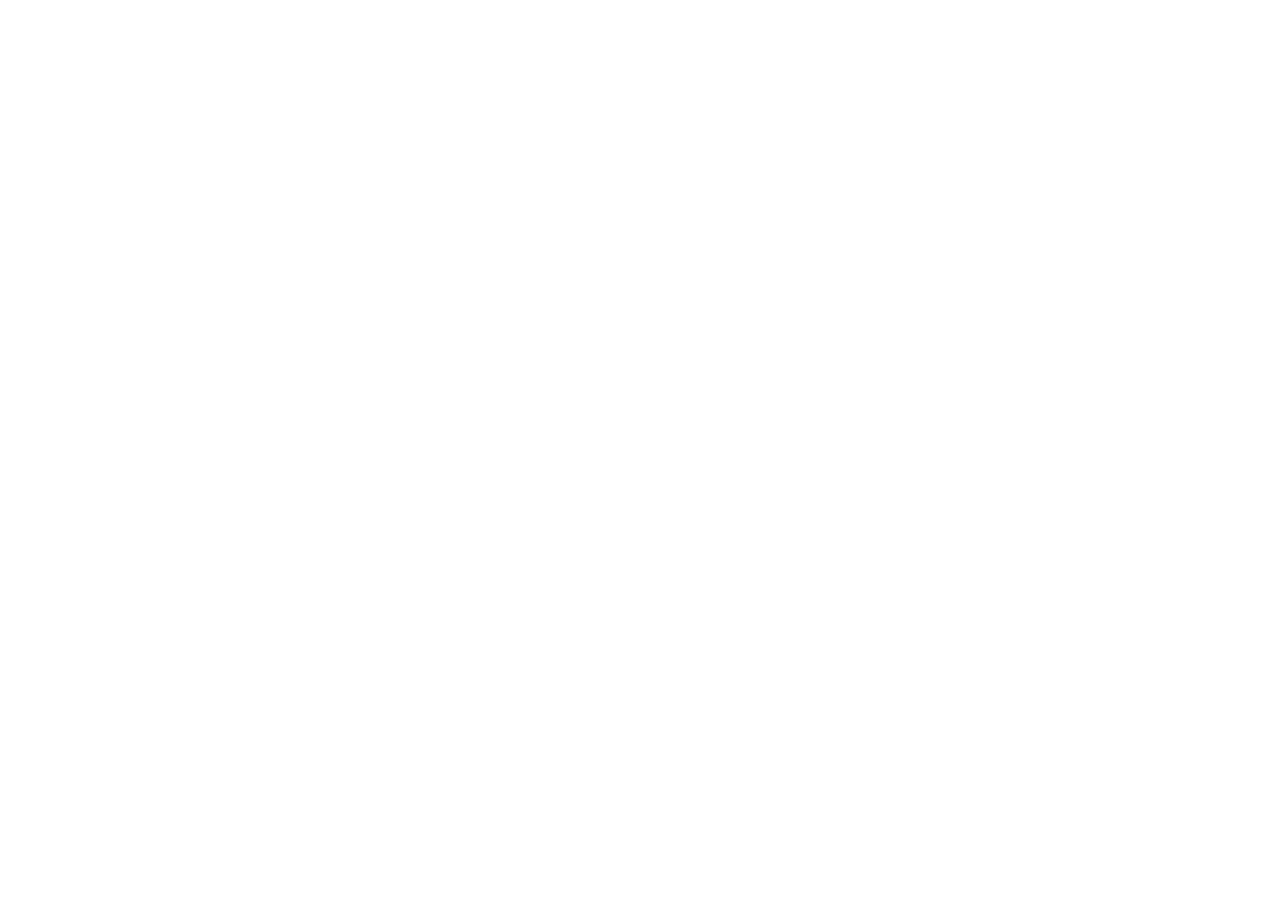
==== index.html @ b8201899 "完成了登录和注册功能的开发" ====
<!DOCTYPE html>
<html lang="en">
<head>
    <meta charset="UTF-8">
    <meta http-equiv="X-UA-Compatible" content="IE=edge">
    <meta name="viewport" content="width=device-width, initial-scale=1.0">
    <title>Document</title>
</head>
<body>
    
</body>
</html>
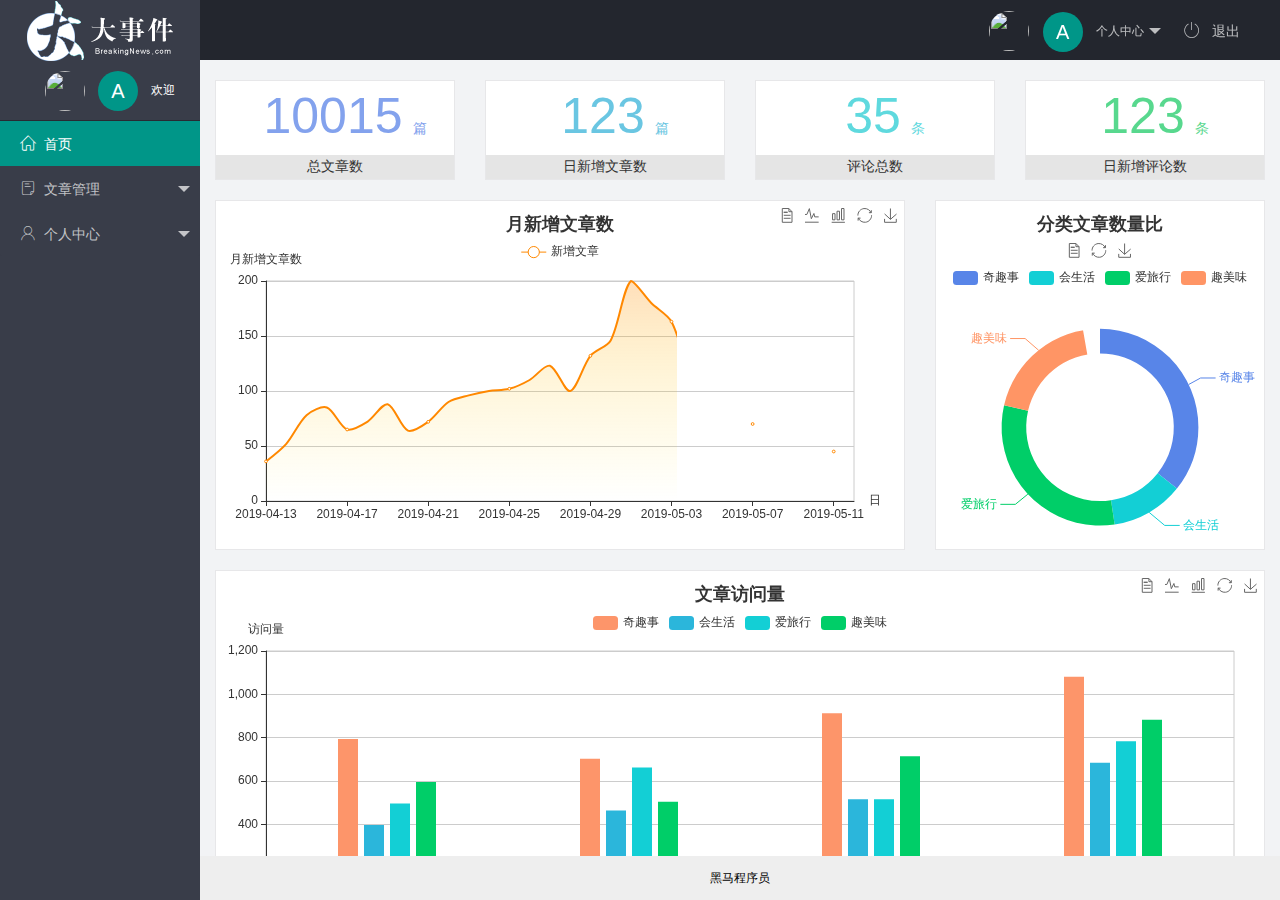
==== commit b5d5b6dd: "完成了主页功能的开发" ====
--- a/index.html
+++ b/index.html
@@ -4,9 +4,84 @@
     <meta charset="UTF-8">
     <meta http-equiv="X-UA-Compatible" content="IE=edge">
     <meta name="viewport" content="width=device-width, initial-scale=1.0">
-    <title>Document</title>
+    <title>后台主页</title>
+    <link rel="stylesheet" href="/assets/lib/layui/css/layui.css">
+    <link rel="stylesheet" href="./assets/css/index.css">
+    <link rel="stylesheet" href="/assets/fonts/iconfont.css">
 </head>
 <body>
+    <div class="layui-layout layui-layout-admin">
+        <!-- 头部区域 -->
+      <div class="layui-header">
+        <div class="layui-logo layui-hide-xs layui-bg-black">
+            <img src="./assets/images/logo.png" alt="">
+        </div>
+        <ul class="layui-nav layui-layout-right">
+          <li class="layui-nav-item layui-hide layui-show-md-inline-block">
+            <a href="javascript:;" class="userinfo">
+              <img src="//tva1.sinaimg.cn/crop.0.0.118.118.180/5db11ff4gw1e77d3nqrv8j203b03cweg.jpg" class="layui-nav-img">
+              <span class="text-avatar">A</span>
+             个人中心
+            </a>
+            <dl class="layui-nav-child">
+              <dd><a href="">基本资料</a></dd>
+              <dd><a href="">更换头像</a></dd>
+              <dd><a href="">重置密码</a></dd>
+            </dl>
+          </li>
+          <li class="layui-nav-item" lay-header-event="menuRight" lay-unselect>
+            <a href="javascript:;" id="btnLogout">
+                <span class="iconfont icon-tuichu"></span>
+              退出
+            </a>
+          </li>
+        </ul>
+      </div>
+      
+      <div class="layui-side layui-bg-black">
+        <div class="layui-side-scroll">
+          <!-- 左侧导航区域（可配合layui已有的垂直导航） -->
+          <div  class="userinfo">
+            <img src="//tva1.sinaimg.cn/crop.0.0.118.118.180/5db11ff4gw1e77d3nqrv8j203b03cweg.jpg" class="layui-nav-img">
+            <span class="text-avatar">A</span>
+            <span id="welcome">欢迎</span>
+          </div>
+          <ul class="layui-nav layui-nav-tree" lay-shrink="all">
+            <li class="layui-nav-item layui-this"><a href="/home/dashboard.html" target="fm"><span class="iconfont icon-home"></span>首页</a></li>
+            <li class="layui-nav-item">
+              <a class="" href="javascript:;"><span class="iconfont icon-16"></span>文章管理</a>
+              <dl class="layui-nav-child">
+                <dd><a href="javascript:;"><i class="layui-icon layui-icon-app"></i> 文章类别</a></dd>
+                <dd><a href="javascript:;"><i class="layui-icon layui-icon-app"></i> 文章列表</a></dd>
+                <dd><a href="javascript:;"><i class="layui-icon layui-icon-app"></i> 发布文章</a></dd>
+              </dl>
+            </li>
+            <li class="layui-nav-item">
+              <a href="javascript:;"><span class="iconfont icon-user"></span>个人中心</a>
+              <dl class="layui-nav-child">
+                <dd><a href="javascript:;"><i class="layui-icon layui-icon-app"></i>基本资料</a></dd>
+                <dd><a href="javascript:;"><i class="layui-icon layui-icon-app"></i>更换头像</a></dd>
+                <dd><a href="javascript:;"><i class="layui-icon layui-icon-app"></i>重置密码</a></dd>
+              </dl>
+            </li>
+          </ul>
+        </div>
+      </div>
+      
+      <div class="layui-body">
+        <!-- 内容主体区域 -->
+        <iframe name="fm" src="/home/dashboard.html" frameborder="0"></iframe>
+      </div>
+      
+      <div class="layui-footer">
+        <!-- 底部固定区域 -->
+        黑马程序员
+      </div>
+    </div>
+    <script src="/assets/lib/layui/layui.all.js"></script>
+    <script src="./assets/lib/jquery.js"></script>
+    <script src="/assets/js/baseAPI.js"></script>
+    <script src="./assets/js/index.js"></script>
     
 </body>
 </html>--- a/assets/lib/layui/css/layui.css
+++ b/assets/lib/layui/css/layui.css
@@ -0,0 +1,2 @@
+/** layui-v2.5.5 MIT License By https://www.layui.com */
+ .layui-inline,img{display:inline-block;vertical-align:middle}h1,h2,h3,h4,h5,h6{font-weight:400}.layui-edge,.layui-header,.layui-inline,.layui-main{position:relative}.layui-body,.layui-edge,.layui-elip{overflow:hidden}.layui-btn,.layui-edge,.layui-inline,img{vertical-align:middle}.layui-btn,.layui-disabled,.layui-icon,.layui-unselect{-moz-user-select:none;-webkit-user-select:none;-ms-user-select:none}.layui-elip,.layui-form-checkbox span,.layui-form-pane .layui-form-label{text-overflow:ellipsis;white-space:nowrap}.layui-breadcrumb,.layui-tree-btnGroup{visibility:hidden}blockquote,body,button,dd,div,dl,dt,form,h1,h2,h3,h4,h5,h6,input,li,ol,p,pre,td,textarea,th,ul{margin:0;padding:0;-webkit-tap-highlight-color:rgba(0,0,0,0)}a:active,a:hover{outline:0}img{border:none}li{list-style:none}table{border-collapse:collapse;border-spacing:0}h4,h5,h6{font-size:100%}button,input,optgroup,option,select,textarea{font-family:inherit;font-size:inherit;font-style:inherit;font-weight:inherit;outline:0}pre{white-space:pre-wrap;white-space:-moz-pre-wrap;white-space:-pre-wrap;white-space:-o-pre-wrap;word-wrap:break-word}body{line-height:24px;font:14px Helvetica Neue,Helvetica,PingFang SC,Tahoma,Arial,sans-serif}hr{height:1px;margin:10px 0;border:0;clear:both}a{color:#333;text-decoration:none}a:hover{color:#777}a cite{font-style:normal;*cursor:pointer}.layui-border-box,.layui-border-box *{box-sizing:border-box}.layui-box,.layui-box *{box-sizing:content-box}.layui-clear{clear:both;*zoom:1}.layui-clear:after{content:'\20';clear:both;*zoom:1;display:block;height:0}.layui-inline{*display:inline;*zoom:1}.layui-edge{display:inline-block;width:0;height:0;border-width:6px;border-style:dashed;border-color:transparent}.layui-edge-top{top:-4px;border-bottom-color:#999;border-bottom-style:solid}.layui-edge-right{border-left-color:#999;border-left-style:solid}.layui-edge-bottom{top:2px;border-top-color:#999;border-top-style:solid}.layui-edge-left{border-right-color:#999;border-right-style:solid}.layui-disabled,.layui-disabled:hover{color:#d2d2d2!important;cursor:not-allowed!important}.layui-circle{border-radius:100%}.layui-show{display:block!important}.layui-hide{display:none!important}@font-face{font-family:layui-icon;src:url(../font/iconfont.eot?v=250);src:url(../font/iconfont.eot?v=250#iefix) format('embedded-opentype'),url(../font/iconfont.woff2?v=250) format('woff2'),url(../font/iconfont.woff?v=250) format('woff'),url(../font/iconfont.ttf?v=250) format('truetype'),url(../font/iconfont.svg?v=250#layui-icon) format('svg')}.layui-icon{font-family:layui-icon!important;font-size:16px;font-style:normal;-webkit-font-smoothing:antialiased;-moz-osx-font-smoothing:grayscale}.layui-icon-reply-fill:before{content:"\e611"}.layui-icon-set-fill:before{content:"\e614"}.layui-icon-menu-fill:before{content:"\e60f"}.layui-icon-search:before{content:"\e615"}.layui-icon-share:before{content:"\e641"}.layui-icon-set-sm:before{content:"\e620"}.layui-icon-engine:before{content:"\e628"}.layui-icon-close:before{content:"\1006"}.layui-icon-close-fill:before{content:"\1007"}.layui-icon-chart-screen:before{content:"\e629"}.layui-icon-star:before{content:"\e600"}.layui-icon-circle-dot:before{content:"\e617"}.layui-icon-chat:before{content:"\e606"}.layui-icon-release:before{content:"\e609"}.layui-icon-list:before{content:"\e60a"}.layui-icon-chart:before{content:"\e62c"}.layui-icon-ok-circle:before{content:"\1005"}.layui-icon-layim-theme:before{content:"\e61b"}.layui-icon-table:before{content:"\e62d"}.layui-icon-right:before{content:"\e602"}.layui-icon-left:before{content:"\e603"}.layui-icon-cart-simple:before{content:"\e698"}.layui-icon-face-cry:before{content:"\e69c"}.layui-icon-face-smile:before{content:"\e6af"}.layui-icon-survey:before{content:"\e6b2"}.layui-icon-tree:before{content:"\e62e"}.layui-icon-upload-circle:before{content:"\e62f"}.layui-icon-add-circle:before{content:"\e61f"}.layui-icon-download-circle:before{content:"\e601"}.layui-icon-templeate-1:before{content:"\e630"}.layui-icon-util:before{content:"\e631"}.layui-icon-face-surprised:before{content:"\e664"}.layui-icon-edit:before{content:"\e642"}.layui-icon-speaker:before{content:"\e645"}.layui-icon-down:before{content:"\e61a"}.layui-icon-file:before{content:"\e621"}.layui-icon-layouts:before{content:"\e632"}.layui-icon-rate-half:before{content:"\e6c9"}.layui-icon-add-circle-fine:before{content:"\e608"}.layui-icon-prev-circle:before{content:"\e633"}.layui-icon-read:before{content:"\e705"}.layui-icon-404:before{content:"\e61c"}.layui-icon-carousel:before{content:"\e634"}.layui-icon-help:before{content:"\e607"}.layui-icon-code-circle:before{content:"\e635"}.layui-icon-water:before{content:"\e636"}.layui-icon-username:before{content:"\e66f"}.layui-icon-find-fill:before{content:"\e670"}.layui-icon-about:before{content:"\e60b"}.layui-icon-location:before{content:"\e715"}.layui-icon-up:before{content:"\e619"}.layui-icon-pause:before{content:"\e651"}.layui-icon-date:before{content:"\e637"}.layui-icon-layim-uploadfile:before{content:"\e61d"}.layui-icon-delete:before{content:"\e640"}.layui-icon-play:before{content:"\e652"}.layui-icon-top:before{content:"\e604"}.layui-icon-friends:before{content:"\e612"}.layui-icon-refresh-3:before{content:"\e9aa"}.layui-icon-ok:before{content:"\e605"}.layui-icon-layer:before{content:"\e638"}.layui-icon-face-smile-fine:before{content:"\e60c"}.layui-icon-dollar:before{content:"\e659"}.layui-icon-group:before{content:"\e613"}.layui-icon-layim-download:before{content:"\e61e"}.layui-icon-picture-fine:before{content:"\e60d"}.layui-icon-link:before{content:"\e64c"}.layui-icon-diamond:before{content:"\e735"}.layui-icon-log:before{content:"\e60e"}.layui-icon-rate-solid:before{content:"\e67a"}.layui-icon-fonts-del:before{content:"\e64f"}.layui-icon-unlink:before{content:"\e64d"}.layui-icon-fonts-clear:before{content:"\e639"}.layui-icon-triangle-r:before{content:"\e623"}.layui-icon-circle:before{content:"\e63f"}.layui-icon-radio:before{content:"\e643"}.layui-icon-align-center:before{content:"\e647"}.layui-icon-align-right:before{content:"\e648"}.layui-icon-align-left:before{content:"\e649"}.layui-icon-loading-1:before{content:"\e63e"}.layui-icon-return:before{content:"\e65c"}.layui-icon-fonts-strong:before{content:"\e62b"}.layui-icon-upload:before{content:"\e67c"}.layui-icon-dialogue:before{content:"\e63a"}.layui-icon-video:before{content:"\e6ed"}.layui-icon-headset:before{content:"\e6fc"}.layui-icon-cellphone-fine:before{content:"\e63b"}.layui-icon-add-1:before{content:"\e654"}.layui-icon-face-smile-b:before{content:"\e650"}.layui-icon-fonts-html:before{content:"\e64b"}.layui-icon-form:before{content:"\e63c"}.layui-icon-cart:before{content:"\e657"}.layui-icon-camera-fill:before{content:"\e65d"}.layui-icon-tabs:before{content:"\e62a"}.layui-icon-fonts-code:before{content:"\e64e"}.layui-icon-fire:before{content:"\e756"}.layui-icon-set:before{content:"\e716"}.layui-icon-fonts-u:before{content:"\e646"}.layui-icon-triangle-d:before{content:"\e625"}.layui-icon-tips:before{content:"\e702"}.layui-icon-picture:before{content:"\e64a"}.layui-icon-more-vertical:before{content:"\e671"}.layui-icon-flag:before{content:"\e66c"}.layui-icon-loading:before{content:"\e63d"}.layui-icon-fonts-i:before{content:"\e644"}.layui-icon-refresh-1:before{content:"\e666"}.layui-icon-rmb:before{content:"\e65e"}.layui-icon-home:before{content:"\e68e"}.layui-icon-user:before{content:"\e770"}.layui-icon-notice:before{content:"\e667"}.layui-icon-login-weibo:before{content:"\e675"}.layui-icon-voice:before{content:"\e688"}.layui-icon-upload-drag:before{content:"\e681"}.layui-icon-login-qq:before{content:"\e676"}.layui-icon-snowflake:before{content:"\e6b1"}.layui-icon-file-b:before{content:"\e655"}.layui-icon-template:before{content:"\e663"}.layui-icon-auz:before{content:"\e672"}.layui-icon-console:before{content:"\e665"}.layui-icon-app:before{content:"\e653"}.layui-icon-prev:before{content:"\e65a"}.layui-icon-website:before{content:"\e7ae"}.layui-icon-next:before{content:"\e65b"}.layui-icon-component:before{content:"\e857"}.layui-icon-more:before{content:"\e65f"}.layui-icon-login-wechat:before{content:"\e677"}.layui-icon-shrink-right:before{content:"\e668"}.layui-icon-spread-left:before{content:"\e66b"}.layui-icon-camera:before{content:"\e660"}.layui-icon-note:before{content:"\e66e"}.layui-icon-refresh:before{content:"\e669"}.layui-icon-female:before{content:"\e661"}.layui-icon-male:before{content:"\e662"}.layui-icon-password:before{content:"\e673"}.layui-icon-senior:before{content:"\e674"}.layui-icon-theme:before{content:"\e66a"}.layui-icon-tread:before{content:"\e6c5"}.layui-icon-praise:before{content:"\e6c6"}.layui-icon-star-fill:before{content:"\e658"}.layui-icon-rate:before{content:"\e67b"}.layui-icon-template-1:before{content:"\e656"}.layui-icon-vercode:before{content:"\e679"}.layui-icon-cellphone:before{content:"\e678"}.layui-icon-screen-full:before{content:"\e622"}.layui-icon-screen-restore:before{content:"\e758"}.layui-icon-cols:before{content:"\e610"}.layui-icon-export:before{content:"\e67d"}.layui-icon-print:before{content:"\e66d"}.layui-icon-slider:before{content:"\e714"}.layui-icon-addition:before{content:"\e624"}.layui-icon-subtraction:before{content:"\e67e"}.layui-icon-service:before{content:"\e626"}.layui-icon-transfer:before{content:"\e691"}.layui-main{width:1140px;margin:0 auto}.layui-header{z-index:1000;height:60px}.layui-header a:hover{transition:all .5s;-webkit-transition:all .5s}.layui-side{position:fixed;left:0;top:0;bottom:0;z-index:999;width:200px;overflow-x:hidden}.layui-side-scroll{position:relative;width:220px;height:100%;overflow-x:hidden}.layui-body{position:absolute;left:200px;right:0;top:0;bottom:0;z-index:998;width:auto;overflow-y:auto;box-sizing:border-box}.layui-layout-body{overflow:hidden}.layui-layout-admin .layui-header{background-color:#23262E}.layui-layout-admin .layui-side{top:60px;width:200px;overflow-x:hidden}.layui-layout-admin .layui-body{position:fixed;top:60px;bottom:44px}.layui-layout-admin .layui-main{width:auto;margin:0 15px}.layui-layout-admin .layui-footer{position:fixed;left:200px;right:0;bottom:0;height:44px;line-height:44px;padding:0 15px;background-color:#eee}.layui-layout-admin .layui-logo{position:absolute;left:0;top:0;width:200px;height:100%;line-height:60px;text-align:center;color:#009688;font-size:16px}.layui-layout-admin .layui-header .layui-nav{background:0 0}.layui-layout-left{position:absolute!important;left:200px;top:0}.layui-layout-right{position:absolute!important;right:0;top:0}.layui-container{position:relative;margin:0 auto;padding:0 15px;box-sizing:border-box}.layui-fluid{position:relative;margin:0 auto;padding:0 15px}.layui-row:after,.layui-row:before{content:'';display:block;clear:both}.layui-col-lg1,.layui-col-lg10,.layui-col-lg11,.layui-col-lg12,.layui-col-lg2,.layui-col-lg3,.layui-col-lg4,.layui-col-lg5,.layui-col-lg6,.layui-col-lg7,.layui-col-lg8,.layui-col-lg9,.layui-col-md1,.layui-col-md10,.layui-col-md11,.layui-col-md12,.layui-col-md2,.layui-col-md3,.layui-col-md4,.layui-col-md5,.layui-col-md6,.layui-col-md7,.layui-col-md8,.layui-col-md9,.layui-col-sm1,.layui-col-sm10,.layui-col-sm11,.layui-col-sm12,.layui-col-sm2,.layui-col-sm3,.layui-col-sm4,.layui-col-sm5,.layui-col-sm6,.layui-col-sm7,.layui-col-sm8,.layui-col-sm9,.layui-col-xs1,.layui-col-xs10,.layui-col-xs11,.layui-col-xs12,.layui-col-xs2,.layui-col-xs3,.layui-col-xs4,.layui-col-xs5,.layui-col-xs6,.layui-col-xs7,.layui-col-xs8,.layui-col-xs9{position:relative;display:block;box-sizing:border-box}.layui-col-xs1,.layui-col-xs10,.layui-col-xs11,.layui-col-xs12,.layui-col-xs2,.layui-col-xs3,.layui-col-xs4,.layui-col-xs5,.layui-col-xs6,.layui-col-xs7,.layui-col-xs8,.layui-col-xs9{float:left}.layui-col-xs1{width:8.33333333%}.layui-col-xs2{width:16.66666667%}.layui-col-xs3{width:25%}.layui-col-xs4{width:33.33333333%}.layui-col-xs5{width:41.66666667%}.layui-col-xs6{width:50%}.layui-col-xs7{width:58.33333333%}.layui-col-xs8{width:66.66666667%}.layui-col-xs9{width:75%}.layui-col-xs10{width:83.33333333%}.layui-col-xs11{width:91.66666667%}.layui-col-xs12{width:100%}.layui-col-xs-offset1{margin-left:8.33333333%}.layui-col-xs-offset2{margin-left:16.66666667%}.layui-col-xs-offset3{margin-left:25%}.layui-col-xs-offset4{margin-left:33.33333333%}.layui-col-xs-offset5{margin-left:41.66666667%}.layui-col-xs-offset6{margin-left:50%}.layui-col-xs-offset7{margin-left:58.33333333%}.layui-col-xs-offset8{margin-left:66.66666667%}.layui-col-xs-offset9{margin-left:75%}.layui-col-xs-offset10{margin-left:83.33333333%}.layui-col-xs-offset11{margin-left:91.66666667%}.layui-col-xs-offset12{margin-left:100%}@media screen and (max-width:768px){.layui-hide-xs{display:none!important}.layui-show-xs-block{display:block!important}.layui-show-xs-inline{display:inline!important}.layui-show-xs-inline-block{display:inline-block!important}}@media screen and (min-width:768px){.layui-container{width:750px}.layui-hide-sm{display:none!important}.layui-show-sm-block{display:block!important}.layui-show-sm-inline{display:inline!important}.layui-show-sm-inline-block{display:inline-block!important}.layui-col-sm1,.layui-col-sm10,.layui-col-sm11,.layui-col-sm12,.layui-col-sm2,.layui-col-sm3,.layui-col-sm4,.layui-col-sm5,.layui-col-sm6,.layui-col-sm7,.layui-col-sm8,.layui-col-sm9{float:left}.layui-col-sm1{width:8.33333333%}.layui-col-sm2{width:16.66666667%}.layui-col-sm3{width:25%}.layui-col-sm4{width:33.33333333%}.layui-col-sm5{width:41.66666667%}.layui-col-sm6{width:50%}.layui-col-sm7{width:58.33333333%}.layui-col-sm8{width:66.66666667%}.layui-col-sm9{width:75%}.layui-col-sm10{width:83.33333333%}.layui-col-sm11{width:91.66666667%}.layui-col-sm12{width:100%}.layui-col-sm-offset1{margin-left:8.33333333%}.layui-col-sm-offset2{margin-left:16.66666667%}.layui-col-sm-offset3{margin-left:25%}.layui-col-sm-offset4{margin-left:33.33333333%}.layui-col-sm-offset5{margin-left:41.66666667%}.layui-col-sm-offset6{margin-left:50%}.layui-col-sm-offset7{margin-left:58.33333333%}.layui-col-sm-offset8{margin-left:66.66666667%}.layui-col-sm-offset9{margin-left:75%}.layui-col-sm-offset10{margin-left:83.33333333%}.layui-col-sm-offset11{margin-left:91.66666667%}.layui-col-sm-offset12{margin-left:100%}}@media screen and (min-width:992px){.layui-container{width:970px}.layui-hide-md{display:none!important}.layui-show-md-block{display:block!important}.layui-show-md-inline{display:inline!important}.layui-show-md-inline-block{display:inline-block!important}.layui-col-md1,.layui-col-md10,.layui-col-md11,.layui-col-md12,.layui-col-md2,.layui-col-md3,.layui-col-md4,.layui-col-md5,.layui-col-md6,.layui-col-md7,.layui-col-md8,.layui-col-md9{float:left}.layui-col-md1{width:8.33333333%}.layui-col-md2{width:16.66666667%}.layui-col-md3{width:25%}.layui-col-md4{width:33.33333333%}.layui-col-md5{width:41.66666667%}.layui-col-md6{width:50%}.layui-col-md7{width:58.33333333%}.layui-col-md8{width:66.66666667%}.layui-col-md9{width:75%}.layui-col-md10{width:83.33333333%}.layui-col-md11{width:91.66666667%}.layui-col-md12{width:100%}.layui-col-md-offset1{margin-left:8.33333333%}.layui-col-md-offset2{margin-left:16.66666667%}.layui-col-md-offset3{margin-left:25%}.layui-col-md-offset4{margin-left:33.33333333%}.layui-col-md-offset5{margin-left:41.66666667%}.layui-col-md-offset6{margin-left:50%}.layui-col-md-offset7{margin-left:58.33333333%}.layui-col-md-offset8{margin-left:66.66666667%}.layui-col-md-offset9{margin-left:75%}.layui-col-md-offset10{margin-left:83.33333333%}.layui-col-md-offset11{margin-left:91.66666667%}.layui-col-md-offset12{margin-left:100%}}@media screen and (min-width:1200px){.layui-container{width:1170px}.layui-hide-lg{display:none!important}.layui-show-lg-block{display:block!important}.layui-show-lg-inline{display:inline!important}.layui-show-lg-inline-block{display:inline-block!important}.layui-col-lg1,.layui-col-lg10,.layui-col-lg11,.layui-col-lg12,.layui-col-lg2,.layui-col-lg3,.layui-col-lg4,.layui-col-lg5,.layui-col-lg6,.layui-col-lg7,.layui-col-lg8,.layui-col-lg9{float:left}.layui-col-lg1{width:8.33333333%}.layui-col-lg2{width:16.66666667%}.layui-col-lg3{width:25%}.layui-col-lg4{width:33.33333333%}.layui-col-lg5{width:41.66666667%}.layui-col-lg6{width:50%}.layui-col-lg7{width:58.33333333%}.layui-col-lg8{width:66.66666667%}.layui-col-lg9{width:75%}.layui-col-lg10{width:83.33333333%}.layui-col-lg11{width:91.66666667%}.layui-col-lg12{width:100%}.layui-col-lg-offset1{margin-left:8.33333333%}.layui-col-lg-offset2{margin-left:16.66666667%}.layui-col-lg-offset3{margin-left:25%}.layui-col-lg-offset4{margin-left:33.33333333%}.layui-col-lg-offset5{margin-left:41.66666667%}.layui-col-lg-offset6{margin-left:50%}.layui-col-lg-offset7{margin-left:58.33333333%}.layui-col-lg-offset8{margin-left:66.66666667%}.layui-col-lg-offset9{margin-left:75%}.layui-col-lg-offset10{margin-left:83.33333333%}.layui-col-lg-offset11{margin-left:91.66666667%}.layui-col-lg-offset12{margin-left:100%}}.layui-col-space1{margin:-.5px}.layui-col-space1>*{padding:.5px}.layui-col-space3{margin:-1.5px}.layui-col-space3>*{padding:1.5px}.layui-col-space5{margin:-2.5px}.layui-col-space5>*{padding:2.5px}.layui-col-space8{margin:-3.5px}.layui-col-space8>*{padding:3.5px}.layui-col-space10{margin:-5px}.layui-col-space10>*{padding:5px}.layui-col-space12{margin:-6px}.layui-col-space12>*{padding:6px}.layui-col-space15{margin:-7.5px}.layui-col-space15>*{padding:7.5px}.layui-col-space18{margin:-9px}.layui-col-space18>*{padding:9px}.layui-col-space20{margin:-10px}.layui-col-space20>*{padding:10px}.layui-col-space22{margin:-11px}.layui-col-space22>*{padding:11px}.layui-col-space25{margin:-12.5px}.layui-col-space25>*{padding:12.5px}.layui-col-space30{margin:-15px}.layui-col-space30>*{padding:15px}.layui-btn,.layui-input,.layui-select,.layui-textarea,.layui-upload-button{outline:0;-webkit-appearance:none;transition:all .3s;-webkit-transition:all .3s;box-sizing:border-box}.layui-elem-quote{margin-bottom:10px;padding:15px;line-height:22px;border-left:5px solid #009688;border-radius:0 2px 2px 0;background-color:#f2f2f2}.layui-quote-nm{border-style:solid;border-width:1px 1px 1px 5px;background:0 0}.layui-elem-field{margin-bottom:10px;padding:0;border-width:1px;border-style:solid}.layui-elem-field legend{margin-left:20px;padding:0 10px;font-size:20px;font-weight:300}.layui-field-title{margin:10px 0 20px;border-width:1px 0 0}.layui-field-box{padding:10px 15px}.layui-field-title .layui-field-box{padding:10px 0}.layui-progress{position:relative;height:6px;border-radius:20px;background-color:#e2e2e2}.layui-progress-bar{position:absolute;left:0;top:0;width:0;max-width:100%;height:6px;border-radius:20px;text-align:right;background-color:#5FB878;transition:all .3s;-webkit-transition:all .3s}.layui-progress-big,.layui-progress-big .layui-progress-bar{height:18px;line-height:18px}.layui-progress-text{position:relative;top:-20px;line-height:18px;font-size:12px;color:#666}.layui-progress-big .layui-progress-text{position:static;padding:0 10px;color:#fff}.layui-collapse{border-width:1px;border-style:solid;border-radius:2px}.layui-colla-content,.layui-colla-item{border-top-width:1px;border-top-style:solid}.layui-colla-item:first-child{border-top:none}.layui-colla-title{position:relative;height:42px;line-height:42px;padding:0 15px 0 35px;color:#333;background-color:#f2f2f2;cursor:pointer;font-size:14px;overflow:hidden}.layui-colla-content{display:none;padding:10px 15px;line-height:22px;color:#666}.layui-colla-icon{position:absolute;left:15px;top:0;font-size:14px}.layui-card{margin-bottom:15px;border-radius:2px;background-color:#fff;box-shadow:0 1px 2px 0 rgba(0,0,0,.05)}.layui-card:last-child{margin-bottom:0}.layui-card-header{position:relative;height:42px;line-height:42px;padding:0 15px;border-bottom:1px solid #f6f6f6;color:#333;border-radius:2px 2px 0 0;font-size:14px}.layui-bg-black,.layui-bg-blue,.layui-bg-cyan,.layui-bg-green,.layui-bg-orange,.layui-bg-red{color:#fff!important}.layui-card-body{position:relative;padding:10px 15px;line-height:24px}.layui-card-body[pad15]{padding:15px}.layui-card-body[pad20]{padding:20px}.layui-card-body .layui-table{margin:5px 0}.layui-card .layui-tab{margin:0}.layui-panel-window{position:relative;padding:15px;border-radius:0;border-top:5px solid #E6E6E6;background-color:#fff}.layui-auxiliar-moving{position:fixed;left:0;right:0;top:0;bottom:0;width:100%;height:100%;background:0 0;z-index:9999999999}.layui-form-label,.layui-form-mid,.layui-form-select,.layui-input-block,.layui-input-inline,.layui-textarea{position:relative}.layui-bg-red{background-color:#FF5722!important}.layui-bg-orange{background-color:#FFB800!important}.layui-bg-green{background-color:#009688!important}.layui-bg-cyan{background-color:#2F4056!important}.layui-bg-blue{background-color:#1E9FFF!important}.layui-bg-black{background-color:#393D49!important}.layui-bg-gray{background-color:#eee!important;color:#666!important}.layui-badge-rim,.layui-colla-content,.layui-colla-item,.layui-collapse,.layui-elem-field,.layui-form-pane .layui-form-item[pane],.layui-form-pane .layui-form-label,.layui-input,.layui-layedit,.layui-layedit-tool,.layui-quote-nm,.layui-select,.layui-tab-bar,.layui-tab-card,.layui-tab-title,.layui-tab-title .layui-this:after,.layui-textarea{border-color:#e6e6e6}.layui-timeline-item:before,hr{background-color:#e6e6e6}.layui-text{line-height:22px;font-size:14px;color:#666}.layui-text h1,.layui-text h2,.layui-text h3{font-weight:500;color:#333}.layui-text h1{font-size:30px}.layui-text h2{font-size:24px}.layui-text h3{font-size:18px}.layui-text a:not(.layui-btn){color:#01AAED}.layui-text a:not(.layui-btn):hover{text-decoration:underline}.layui-text ul{padding:5px 0 5px 15px}.layui-text ul li{margin-top:5px;list-style-type:disc}.layui-text em,.layui-word-aux{color:#999!important;padding:0 5px!important}.layui-btn{display:inline-block;height:38px;line-height:38px;padding:0 18px;background-color:#009688;color:#fff;white-space:nowrap;text-align:center;font-size:14px;border:none;border-radius:2px;cursor:pointer}.layui-btn:hover{opacity:.8;filter:alpha(opacity=80);color:#fff}.layui-btn:active{opacity:1;filter:alpha(opacity=100)}.layui-btn+.layui-btn{margin-left:10px}.layui-btn-container{font-size:0}.layui-btn-container .layui-btn{margin-right:10px;margin-bottom:10px}.layui-btn-container .layui-btn+.layui-btn{margin-left:0}.layui-table .layui-btn-container .layui-btn{margin-bottom:9px}.layui-btn-radius{border-radius:100px}.layui-btn .layui-icon{margin-right:3px;font-size:18px;vertical-align:bottom;vertical-align:middle\9}.layui-btn-primary{border:1px solid #C9C9C9;background-color:#fff;color:#555}.layui-btn-primary:hover{border-color:#009688;color:#333}.layui-btn-normal{background-color:#1E9FFF}.layui-btn-warm{background-color:#FFB800}.layui-btn-danger{background-color:#FF5722}.layui-btn-checked{background-color:#5FB878}.layui-btn-disabled,.layui-btn-disabled:active,.layui-btn-disabled:hover{border:1px solid #e6e6e6;background-color:#FBFBFB;color:#C9C9C9;cursor:not-allowed;opacity:1}.layui-btn-lg{height:44px;line-height:44px;padding:0 25px;font-size:16px}.layui-btn-sm{height:30px;line-height:30px;padding:0 10px;font-size:12px}.layui-btn-sm i{font-size:16px!important}.layui-btn-xs{height:22px;line-height:22px;padding:0 5px;font-size:12px}.layui-btn-xs i{font-size:14px!important}.layui-btn-group{display:inline-block;vertical-align:middle;font-size:0}.layui-btn-group .layui-btn{margin-left:0!important;margin-right:0!important;border-left:1px solid rgba(255,255,255,.5);border-radius:0}.layui-btn-group .layui-btn-primary{border-left:none}.layui-btn-group .layui-btn-primary:hover{border-color:#C9C9C9;color:#009688}.layui-btn-group .layui-btn:first-child{border-left:none;border-radius:2px 0 0 2px}.layui-btn-group .layui-btn-primary:first-child{border-left:1px solid #c9c9c9}.layui-btn-group .layui-btn:last-child{border-radius:0 2px 2px 0}.layui-btn-group .layui-btn+.layui-btn{margin-left:0}.layui-btn-group+.layui-btn-group{margin-left:10px}.layui-btn-fluid{width:100%}.layui-input,.layui-select,.layui-textarea{height:38px;line-height:1.3;line-height:38px\9;border-width:1px;border-style:solid;background-color:#fff;border-radius:2px}.layui-input::-webkit-input-placeholder,.layui-select::-webkit-input-placeholder,.layui-textarea::-webkit-input-placeholder{line-height:1.3}.layui-input,.layui-textarea{display:block;width:100%;padding-left:10px}.layui-input:hover,.layui-textarea:hover{border-color:#D2D2D2!important}.layui-input:focus,.layui-textarea:focus{border-color:#C9C9C9!important}.layui-textarea{min-height:100px;height:auto;line-height:20px;padding:6px 10px;resize:vertical}.layui-select{padding:0 10px}.layui-form input[type=checkbox],.layui-form input[type=radio],.layui-form select{display:none}.layui-form [lay-ignore]{display:initial}.layui-form-item{margin-bottom:15px;clear:both;*zoom:1}.layui-form-item:after{content:'\20';clear:both;*zoom:1;display:block;height:0}.layui-form-label{float:left;display:block;padding:9px 15px;width:80px;font-weight:400;line-height:20px;text-align:right}.layui-form-label-col{display:block;float:none;padding:9px 0;line-height:20px;text-align:left}.layui-form-item .layui-inline{margin-bottom:5px;margin-right:10px}.layui-input-block{margin-left:110px;min-height:36px}.layui-input-inline{display:inline-block;vertical-align:middle}.layui-form-item .layui-input-inline{float:left;width:190px;margin-right:10px}.layui-form-text .layui-input-inline{width:auto}.layui-form-mid{float:left;display:block;padding:9px 0!important;line-height:20px;margin-right:10px}.layui-form-danger+.layui-form-select .layui-input,.layui-form-danger:focus{border-color:#FF5722!important}.layui-form-select .layui-input{padding-right:30px;cursor:pointer}.layui-form-select .layui-edge{position:absolute;right:10px;top:50%;margin-top:-3px;cursor:pointer;border-width:6px;border-top-color:#c2c2c2;border-top-style:solid;transition:all .3s;-webkit-transition:all .3s}.layui-form-select dl{display:none;position:absolute;left:0;top:42px;padding:5px 0;z-index:899;min-width:100%;border:1px solid #d2d2d2;max-height:300px;overflow-y:auto;background-color:#fff;border-radius:2px;box-shadow:0 2px 4px rgba(0,0,0,.12);box-sizing:border-box}.layui-form-select dl dd,.layui-form-select dl dt{padding:0 10px;line-height:36px;white-space:nowrap;overflow:hidden;text-overflow:ellipsis}.layui-form-select dl dt{font-size:12px;color:#999}.layui-form-select dl dd{cursor:pointer}.layui-form-select dl dd:hover{background-color:#f2f2f2;-webkit-transition:.5s all;transition:.5s all}.layui-form-select .layui-select-group dd{padding-left:20px}.layui-form-select dl dd.layui-select-tips{padding-left:10px!important;color:#999}.layui-form-select dl dd.layui-this{background-color:#5FB878;color:#fff}.layui-form-checkbox,.layui-form-select dl dd.layui-disabled{background-color:#fff}.layui-form-selected dl{display:block}.layui-form-checkbox,.layui-form-checkbox *,.layui-form-switch{display:inline-block;vertical-align:middle}.layui-form-selected .layui-edge{margin-top:-9px;-webkit-transform:rotate(180deg);transform:rotate(180deg);margin-top:-3px\9}:root .layui-form-selected .layui-edge{margin-top:-9px\0/IE9}.layui-form-selectup dl{top:auto;bottom:42px}.layui-select-none{margin:5px 0;text-align:center;color:#999}.layui-select-disabled .layui-disabled{border-color:#eee!important}.layui-select-disabled .layui-edge{border-top-color:#d2d2d2}.layui-form-checkbox{position:relative;height:30px;line-height:30px;margin-right:10px;padding-right:30px;cursor:pointer;font-size:0;-webkit-transition:.1s linear;transition:.1s linear;box-sizing:border-box}.layui-form-checkbox span{padding:0 10px;height:100%;font-size:14px;border-radius:2px 0 0 2px;background-color:#d2d2d2;color:#fff;overflow:hidden}.layui-form-checkbox:hover span{background-color:#c2c2c2}.layui-form-checkbox i{position:absolute;right:0;top:0;width:30px;height:28px;border:1px solid #d2d2d2;border-left:none;border-radius:0 2px 2px 0;color:#fff;font-size:20px;text-align:center}.layui-form-checkbox:hover i{border-color:#c2c2c2;color:#c2c2c2}.layui-form-checked,.layui-form-checked:hover{border-color:#5FB878}.layui-form-checked span,.layui-form-checked:hover span{background-color:#5FB878}.layui-form-checked i,.layui-form-checked:hover i{color:#5FB878}.layui-form-item .layui-form-checkbox{margin-top:4px}.layui-form-checkbox[lay-skin=primary]{height:auto!important;line-height:normal!important;min-width:18px;min-height:18px;border:none!important;margin-right:0;padding-left:28px;padding-right:0;background:0 0}.layui-form-checkbox[lay-skin=primary] span{padding-left:0;padding-right:15px;line-height:18px;background:0 0;color:#666}.layui-form-checkbox[lay-skin=primary] i{right:auto;left:0;width:16px;height:16px;line-height:16px;border:1px solid #d2d2d2;font-size:12px;border-radius:2px;background-color:#fff;-webkit-transition:.1s linear;transition:.1s linear}.layui-form-checkbox[lay-skin=primary]:hover i{border-color:#5FB878;color:#fff}.layui-form-checked[lay-skin=primary] i{border-color:#5FB878!important;background-color:#5FB878;color:#fff}.layui-checkbox-disbaled[lay-skin=primary] span{background:0 0!important;color:#c2c2c2}.layui-checkbox-disbaled[lay-skin=primary]:hover i{border-color:#d2d2d2}.layui-form-item .layui-form-checkbox[lay-skin=primary]{margin-top:10px}.layui-form-switch{position:relative;height:22px;line-height:22px;min-width:35px;padding:0 5px;margin-top:8px;border:1px solid #d2d2d2;border-radius:20px;cursor:pointer;background-color:#fff;-webkit-transition:.1s linear;transition:.1s linear}.layui-form-switch i{position:absolute;left:5px;top:3px;width:16px;height:16px;border-radius:20px;background-color:#d2d2d2;-webkit-transition:.1s linear;transition:.1s linear}.layui-form-switch em{position:relative;top:0;width:25px;margin-left:21px;padding:0!important;text-align:center!important;color:#999!important;font-style:normal!important;font-size:12px}.layui-form-onswitch{border-color:#5FB878;background-color:#5FB878}.layui-checkbox-disbaled,.layui-checkbox-disbaled i{border-color:#e2e2e2!important}.layui-form-onswitch i{left:100%;margin-left:-21px;background-color:#fff}.layui-form-onswitch em{margin-left:5px;margin-right:21px;color:#fff!important}.layui-checkbox-disbaled span{background-color:#e2e2e2!important}.layui-checkbox-disbaled:hover i{color:#fff!important}[lay-radio]{display:none}.layui-form-radio,.layui-form-radio *{display:inline-block;vertical-align:middle}.layui-form-radio{line-height:28px;margin:6px 10px 0 0;padding-right:10px;cursor:pointer;font-size:0}.layui-form-radio *{font-size:14px}.layui-form-radio>i{margin-right:8px;font-size:22px;color:#c2c2c2}.layui-form-radio>i:hover,.layui-form-radioed>i{color:#5FB878}.layui-radio-disbaled>i{color:#e2e2e2!important}.layui-form-pane .layui-form-label{width:110px;padding:8px 15px;height:38px;line-height:20px;border-width:1px;border-style:solid;border-radius:2px 0 0 2px;text-align:center;background-color:#FBFBFB;overflow:hidden;box-sizing:border-box}.layui-form-pane .layui-input-inline{margin-left:-1px}.layui-form-pane .layui-input-block{margin-left:110px;left:-1px}.layui-form-pane .layui-input{border-radius:0 2px 2px 0}.layui-form-pane .layui-form-text .layui-form-label{float:none;width:100%;border-radius:2px;box-sizing:border-box;text-align:left}.layui-form-pane .layui-form-text .layui-input-inline{display:block;margin:0;top:-1px;clear:both}.layui-form-pane .layui-form-text .layui-input-block{margin:0;left:0;top:-1px}.layui-form-pane .layui-form-text .layui-textarea{min-height:100px;border-radius:0 0 2px 2px}.layui-form-pane .layui-form-checkbox{margin:4px 0 4px 10px}.layui-form-pane .layui-form-radio,.layui-form-pane .layui-form-switch{margin-top:6px;margin-left:10px}.layui-form-pane .layui-form-item[pane]{position:relative;border-width:1px;border-style:solid}.layui-form-pane .layui-form-item[pane] .layui-form-label{position:absolute;left:0;top:0;height:100%;border-width:0 1px 0 0}.layui-form-pane .layui-form-item[pane] .layui-input-inline{margin-left:110px}@media screen and (max-width:450px){.layui-form-item .layui-form-label{text-overflow:ellipsis;overflow:hidden;white-space:nowrap}.layui-form-item .layui-inline{display:block;margin-right:0;margin-bottom:20px;clear:both}.layui-form-item .layui-inline:after{content:'\20';clear:both;display:block;height:0}.layui-form-item .layui-input-inline{display:block;float:none;left:-3px;width:auto;margin:0 0 10px 112px}.layui-form-item .layui-input-inline+.layui-form-mid{margin-left:110px;top:-5px;padding:0}.layui-form-item .layui-form-checkbox{margin-right:5px;margin-bottom:5px}}.layui-layedit{border-width:1px;border-style:solid;border-radius:2px}.layui-layedit-tool{padding:3px 5px;border-bottom-width:1px;border-bottom-style:solid;font-size:0}.layedit-tool-fixed{position:fixed;top:0;border-top:1px solid #e2e2e2}.layui-layedit-tool .layedit-tool-mid,.layui-layedit-tool .layui-icon{display:inline-block;vertical-align:middle;text-align:center;font-size:14px}.layui-layedit-tool .layui-icon{position:relative;width:32px;height:30px;line-height:30px;margin:3px 5px;color:#777;cursor:pointer;border-radius:2px}.layui-layedit-tool .layui-icon:hover{color:#393D49}.layui-layedit-tool .layui-icon:active{color:#000}.layui-layedit-tool .layedit-tool-active{background-color:#e2e2e2;color:#000}.layui-layedit-tool .layui-disabled,.layui-layedit-tool .layui-disabled:hover{color:#d2d2d2;cursor:not-allowed}.layui-layedit-tool .layedit-tool-mid{width:1px;height:18px;margin:0 10px;background-color:#d2d2d2}.layedit-tool-html{width:50px!important;font-size:30px!important}.layedit-tool-b,.layedit-tool-code,.layedit-tool-help{font-size:16px!important}.layedit-tool-d,.layedit-tool-face,.layedit-tool-image,.layedit-tool-unlink{font-size:18px!important}.layedit-tool-image input{position:absolute;font-size:0;left:0;top:0;width:100%;height:100%;opacity:.01;filter:Alpha(opacity=1);cursor:pointer}.layui-layedit-iframe iframe{display:block;width:100%}#LAY_layedit_code{overflow:hidden}.layui-laypage{display:inline-block;*display:inline;*zoom:1;vertical-align:middle;margin:10px 0;font-size:0}.layui-laypage>a:first-child,.layui-laypage>a:first-child em{border-radius:2px 0 0 2px}.layui-laypage>a:last-child,.layui-laypage>a:last-child em{border-radius:0 2px 2px 0}.layui-laypage>:first-child{margin-left:0!important}.layui-laypage>:last-child{margin-right:0!important}.layui-laypage a,.layui-laypage button,.layui-laypage input,.layui-laypage select,.layui-laypage span{border:1px solid #e2e2e2}.layui-laypage a,.layui-laypage span{display:inline-block;*display:inline;*zoom:1;vertical-align:middle;padding:0 15px;height:28px;line-height:28px;margin:0 -1px 5px 0;background-color:#fff;color:#333;font-size:12px}.layui-flow-more a *,.layui-laypage input,.layui-table-view select[lay-ignore]{display:inline-block}.layui-laypage a:hover{color:#009688}.layui-laypage em{font-style:normal}.layui-laypage .layui-laypage-spr{color:#999;font-weight:700}.layui-laypage a{text-decoration:none}.layui-laypage .layui-laypage-curr{position:relative}.layui-laypage .layui-laypage-curr em{position:relative;color:#fff}.layui-laypage .layui-laypage-curr .layui-laypage-em{position:absolute;left:-1px;top:-1px;padding:1px;width:100%;height:100%;background-color:#009688}.layui-laypage-em{border-radius:2px}.layui-laypage-next em,.layui-laypage-prev em{font-family:Sim sun;font-size:16px}.layui-laypage .layui-laypage-count,.layui-laypage .layui-laypage-limits,.layui-laypage .layui-laypage-refresh,.layui-laypage .layui-laypage-skip{margin-left:10px;margin-right:10px;padding:0;border:none}.layui-laypage .layui-laypage-limits,.layui-laypage .layui-laypage-refresh{vertical-align:top}.layui-laypage .layui-laypage-refresh i{font-size:18px;cursor:pointer}.layui-laypage select{height:22px;padding:3px;border-radius:2px;cursor:pointer}.layui-laypage .layui-laypage-skip{height:30px;line-height:30px;color:#999}.layui-laypage button,.layui-laypage input{height:30px;line-height:30px;border-radius:2px;vertical-align:top;background-color:#fff;box-sizing:border-box}.layui-laypage input{width:40px;margin:0 10px;padding:0 3px;text-align:center}.layui-laypage input:focus,.layui-laypage select:focus{border-color:#009688!important}.layui-laypage button{margin-left:10px;padding:0 10px;cursor:pointer}.layui-table,.layui-table-view{margin:10px 0}.layui-flow-more{margin:10px 0;text-align:center;color:#999;font-size:14px}.layui-flow-more a{height:32px;line-height:32px}.layui-flow-more a *{vertical-align:top}.layui-flow-more a cite{padding:0 20px;border-radius:3px;background-color:#eee;color:#333;font-style:normal}.layui-flow-more a cite:hover{opacity:.8}.layui-flow-more a i{font-size:30px;color:#737383}.layui-table{width:100%;background-color:#fff;color:#666}.layui-table tr{transition:all .3s;-webkit-transition:all .3s}.layui-table th{text-align:left;font-weight:400}.layui-table tbody tr:hover,.layui-table thead tr,.layui-table-click,.layui-table-header,.layui-table-hover,.layui-table-mend,.layui-table-patch,.layui-table-tool,.layui-table-total,.layui-table-total tr,.layui-table[lay-even] tr:nth-child(even){background-color:#f2f2f2}.layui-table td,.layui-table th,.layui-table-col-set,.layui-table-fixed-r,.layui-table-grid-down,.layui-table-header,.layui-table-page,.layui-table-tips-main,.layui-table-tool,.layui-table-total,.layui-table-view,.layui-table[lay-skin=line],.layui-table[lay-skin=row]{border-width:1px;border-style:solid;border-color:#e6e6e6}.layui-table td,.layui-table th{position:relative;padding:9px 15px;min-height:20px;line-height:20px;font-size:14px}.layui-table[lay-skin=line] td,.layui-table[lay-skin=line] th{border-width:0 0 1px}.layui-table[lay-skin=row] td,.layui-table[lay-skin=row] th{border-width:0 1px 0 0}.layui-table[lay-skin=nob] td,.layui-table[lay-skin=nob] th{border:none}.layui-table img{max-width:100px}.layui-table[lay-size=lg] td,.layui-table[lay-size=lg] th{padding:15px 30px}.layui-table-view .layui-table[lay-size=lg] .layui-table-cell{height:40px;line-height:40px}.layui-table[lay-size=sm] td,.layui-table[lay-size=sm] th{font-size:12px;padding:5px 10px}.layui-table-view .layui-table[lay-size=sm] .layui-table-cell{height:20px;line-height:20px}.layui-table[lay-data]{display:none}.layui-table-box{position:relative;overflow:hidden}.layui-table-view .layui-table{position:relative;width:auto;margin:0}.layui-table-view .layui-table[lay-skin=line]{border-width:0 1px 0 0}.layui-table-view .layui-table[lay-skin=row]{border-width:0 0 1px}.layui-table-view .layui-table td,.layui-table-view .layui-table th{padding:5px 0;border-top:none;border-left:none}.layui-table-view .layui-table th.layui-unselect .layui-table-cell span{cursor:pointer}.layui-table-view .layui-table td{cursor:default}.layui-table-view .layui-table td[data-edit=text]{cursor:text}.layui-table-view .layui-form-checkbox[lay-skin=primary] i{width:18px;height:18px}.layui-table-view .layui-form-radio{line-height:0;padding:0}.layui-table-view .layui-form-radio>i{margin:0;font-size:20px}.layui-table-init{position:absolute;left:0;top:0;width:100%;height:100%;text-align:center;z-index:110}.layui-table-init .layui-icon{position:absolute;left:50%;top:50%;margin:-15px 0 0 -15px;font-size:30px;color:#c2c2c2}.layui-table-header{border-width:0 0 1px;overflow:hidden}.layui-table-header .layui-table{margin-bottom:-1px}.layui-table-tool .layui-inline[lay-event]{position:relative;width:26px;height:26px;padding:5px;line-height:16px;margin-right:10px;text-align:center;color:#333;border:1px solid #ccc;cursor:pointer;-webkit-transition:.5s all;transition:.5s all}.layui-table-tool .layui-inline[lay-event]:hover{border:1px solid #999}.layui-table-tool-temp{padding-right:120px}.layui-table-tool-self{position:absolute;right:17px;top:10px}.layui-table-tool .layui-table-tool-self .layui-inline[lay-event]{margin:0 0 0 10px}.layui-table-tool-panel{position:absolute;top:29px;left:-1px;padding:5px 0;min-width:150px;min-height:40px;border:1px solid #d2d2d2;text-align:left;overflow-y:auto;background-color:#fff;box-shadow:0 2px 4px rgba(0,0,0,.12)}.layui-table-cell,.layui-table-tool-panel li{overflow:hidden;text-overflow:ellipsis;white-space:nowrap}.layui-table-tool-panel li{padding:0 10px;line-height:30px;-webkit-transition:.5s all;transition:.5s all}.layui-table-tool-panel li .layui-form-checkbox[lay-skin=primary]{width:100%;padding-left:28px}.layui-table-tool-panel li:hover{background-color:#f2f2f2}.layui-table-tool-panel li .layui-form-checkbox[lay-skin=primary] i{position:absolute;left:0;top:0}.layui-table-tool-panel li .layui-form-checkbox[lay-skin=primary] span{padding:0}.layui-table-tool .layui-table-tool-self .layui-table-tool-panel{left:auto;right:-1px}.layui-table-col-set{position:absolute;right:0;top:0;width:20px;height:100%;border-width:0 0 0 1px;background-color:#fff}.layui-table-sort{width:10px;height:20px;margin-left:5px;cursor:pointer!important}.layui-table-sort .layui-edge{position:absolute;left:5px;border-width:5px}.layui-table-sort .layui-table-sort-asc{top:3px;border-top:none;border-bottom-style:solid;border-bottom-color:#b2b2b2}.layui-table-sort .layui-table-sort-asc:hover{border-bottom-color:#666}.layui-table-sort .layui-table-sort-desc{bottom:5px;border-bottom:none;border-top-style:solid;border-top-color:#b2b2b2}.layui-table-sort .layui-table-sort-desc:hover{border-top-color:#666}.layui-table-sort[lay-sort=asc] .layui-table-sort-asc{border-bottom-color:#000}.layui-table-sort[lay-sort=desc] .layui-table-sort-desc{border-top-color:#000}.layui-table-cell{height:28px;line-height:28px;padding:0 15px;position:relative;box-sizing:border-box}.layui-table-cell .layui-form-checkbox[lay-skin=primary]{top:-1px;padding:0}.layui-table-cell .layui-table-link{color:#01AAED}.laytable-cell-checkbox,.laytable-cell-numbers,.laytable-cell-radio,.laytable-cell-space{padding:0;text-align:center}.layui-table-body{position:relative;overflow:auto;margin-right:-1px;margin-bottom:-1px}.layui-table-body .layui-none{line-height:26px;padding:15px;text-align:center;color:#999}.layui-table-fixed{position:absolute;left:0;top:0;z-index:101}.layui-table-fixed .layui-table-body{overflow:hidden}.layui-table-fixed-l{box-shadow:0 -1px 8px rgba(0,0,0,.08)}.layui-table-fixed-r{left:auto;right:-1px;border-width:0 0 0 1px;box-shadow:-1px 0 8px rgba(0,0,0,.08)}.layui-table-fixed-r .layui-table-header{position:relative;overflow:visible}.layui-table-mend{position:absolute;right:-49px;top:0;height:100%;width:50px}.layui-table-tool{position:relative;z-index:890;width:100%;min-height:50px;line-height:30px;padding:10px 15px;border-width:0 0 1px}.layui-table-tool .layui-btn-container{margin-bottom:-10px}.layui-table-page,.layui-table-total{border-width:1px 0 0;margin-bottom:-1px;overflow:hidden}.layui-table-page{position:relative;width:100%;padding:7px 7px 0;height:41px;font-size:12px;white-space:nowrap}.layui-table-page>div{height:26px}.layui-table-page .layui-laypage{margin:0}.layui-table-page .layui-laypage a,.layui-table-page .layui-laypage span{height:26px;line-height:26px;margin-bottom:10px;border:none;background:0 0}.layui-table-page .layui-laypage a,.layui-table-page .layui-laypage span.layui-laypage-curr{padding:0 12px}.layui-table-page .layui-laypage span{margin-left:0;padding:0}.layui-table-page .layui-laypage .layui-laypage-prev{margin-left:-7px!important}.layui-table-page .layui-laypage .layui-laypage-curr .layui-laypage-em{left:0;top:0;padding:0}.layui-table-page .layui-laypage button,.layui-table-page .layui-laypage input{height:26px;line-height:26px}.layui-table-page .layui-laypage input{width:40px}.layui-table-page .layui-laypage button{padding:0 10px}.layui-table-page select{height:18px}.layui-table-patch .layui-table-cell{padding:0;width:30px}.layui-table-edit{position:absolute;left:0;top:0;width:100%;height:100%;padding:0 14px 1px;border-radius:0;box-shadow:1px 1px 20px rgba(0,0,0,.15)}.layui-table-edit:focus{border-color:#5FB878!important}select.layui-table-edit{padding:0 0 0 10px;border-color:#C9C9C9}.layui-table-view .layui-form-checkbox,.layui-table-view .layui-form-radio,.layui-table-view .layui-form-switch{top:0;margin:0;box-sizing:content-box}.layui-table-view .layui-form-checkbox{top:-1px;height:26px;line-height:26px}.layui-table-view .layui-form-checkbox i{height:26px}.layui-table-grid .layui-table-cell{overflow:visible}.layui-table-grid-down{position:absolute;top:0;right:0;width:26px;height:100%;padding:5px 0;border-width:0 0 0 1px;text-align:center;background-color:#fff;color:#999;cursor:pointer}.layui-table-grid-down .layui-icon{position:absolute;top:50%;left:50%;margin:-8px 0 0 -8px}.layui-table-grid-down:hover{background-color:#fbfbfb}body .layui-table-tips .layui-layer-content{background:0 0;padding:0;box-shadow:0 1px 6px rgba(0,0,0,.12)}.layui-table-tips-main{margin:-44px 0 0 -1px;max-height:150px;padding:8px 15px;font-size:14px;overflow-y:scroll;background-color:#fff;color:#666}.layui-table-tips-c{position:absolute;right:-3px;top:-13px;width:20px;height:20px;padding:3px;cursor:pointer;background-color:#666;border-radius:50%;color:#fff}.layui-table-tips-c:hover{background-color:#777}.layui-table-tips-c:before{position:relative;right:-2px}.layui-upload-file{display:none!important;opacity:.01;filter:Alpha(opacity=1)}.layui-upload-drag,.layui-upload-form,.layui-upload-wrap{display:inline-block}.layui-upload-list{margin:10px 0}.layui-upload-choose{padding:0 10px;color:#999}.layui-upload-drag{position:relative;padding:30px;border:1px dashed #e2e2e2;background-color:#fff;text-align:center;cursor:pointer;color:#999}.layui-upload-drag .layui-icon{font-size:50px;color:#009688}.layui-upload-drag[lay-over]{border-color:#009688}.layui-upload-iframe{position:absolute;width:0;height:0;border:0;visibility:hidden}.layui-upload-wrap{position:relative;vertical-align:middle}.layui-upload-wrap .layui-upload-file{display:block!important;position:absolute;left:0;top:0;z-index:10;font-size:100px;width:100%;height:100%;opacity:.01;filter:Alpha(opacity=1);cursor:pointer}.layui-transfer-active,.layui-transfer-box{display:inline-block;vertical-align:middle}.layui-transfer-box,.layui-transfer-header,.layui-transfer-search{border-width:0;border-style:solid;border-color:#e6e6e6}.layui-transfer-box{position:relative;border-width:1px;width:200px;height:360px;border-radius:2px;background-color:#fff}.layui-transfer-box .layui-form-checkbox{width:100%;margin:0!important}.layui-transfer-header{height:38px;line-height:38px;padding:0 10px;border-bottom-width:1px}.layui-transfer-search{position:relative;padding:10px;border-bottom-width:1px}.layui-transfer-search .layui-input{height:32px;padding-left:30px;font-size:12px}.layui-transfer-search .layui-icon-search{position:absolute;left:20px;top:50%;margin-top:-8px;color:#666}.layui-transfer-active{margin:0 15px}.layui-transfer-active .layui-btn{display:block;margin:0;padding:0 15px;background-color:#5FB878;border-color:#5FB878;color:#fff}.layui-transfer-active .layui-btn-disabled{background-color:#FBFBFB;border-color:#e6e6e6;color:#C9C9C9}.layui-transfer-active .layui-btn:first-child{margin-bottom:15px}.layui-transfer-active .layui-btn .layui-icon{margin:0;font-size:14px!important}.layui-transfer-data{padding:5px 0;overflow:auto}.layui-transfer-data li{height:32px;line-height:32px;padding:0 10px}.layui-transfer-data li:hover{background-color:#f2f2f2;transition:.5s all}.layui-transfer-data .layui-none{padding:15px 10px;text-align:center;color:#999}.layui-nav{position:relative;padding:0 20px;background-color:#393D49;color:#fff;border-radius:2px;font-size:0;box-sizing:border-box}.layui-nav *{font-size:14px}.layui-nav .layui-nav-item{position:relative;display:inline-block;*display:inline;*zoom:1;vertical-align:middle;line-height:60px}.layui-nav .layui-nav-item a{display:block;padding:0 20px;color:#fff;color:rgba(255,255,255,.7);transition:all .3s;-webkit-transition:all .3s}.layui-nav .layui-this:after,.layui-nav-bar,.layui-nav-tree .layui-nav-itemed:after{position:absolute;left:0;top:0;width:0;height:5px;background-color:#5FB878;transition:all .2s;-webkit-transition:all .2s}.layui-nav-bar{z-index:1000}.layui-nav .layui-nav-item a:hover,.layui-nav .layui-this a{color:#fff}.layui-nav .layui-this:after{content:'';top:auto;bottom:0;width:100%}.layui-nav-img{width:30px;height:30px;margin-right:10px;border-radius:50%}.layui-nav .layui-nav-more{content:'';width:0;height:0;border-style:solid dashed dashed;border-color:#fff transparent transparent;overflow:hidden;cursor:pointer;transition:all .2s;-webkit-transition:all .2s;position:absolute;top:50%;right:3px;margin-top:-3px;border-width:6px;border-top-color:rgba(255,255,255,.7)}.layui-nav .layui-nav-mored,.layui-nav-itemed>a .layui-nav-more{margin-top:-9px;border-style:dashed dashed solid;border-color:transparent transparent #fff}.layui-nav-child{display:none;position:absolute;left:0;top:65px;min-width:100%;line-height:36px;padding:5px 0;box-shadow:0 2px 4px rgba(0,0,0,.12);border:1px solid #d2d2d2;background-color:#fff;z-index:100;border-radius:2px;white-space:nowrap}.layui-nav .layui-nav-child a{color:#333}.layui-nav .layui-nav-child a:hover{background-color:#f2f2f2;color:#000}.layui-nav-child dd{position:relative}.layui-nav .layui-nav-child dd.layui-this a,.layui-nav-child dd.layui-this{background-color:#5FB878;color:#fff}.layui-nav-child dd.layui-this:after{display:none}.layui-nav-tree{width:200px;padding:0}.layui-nav-tree .layui-nav-item{display:block;width:100%;line-height:45px}.layui-nav-tree .layui-nav-item a{position:relative;height:45px;line-height:45px;text-overflow:ellipsis;overflow:hidden;white-space:nowrap}.layui-nav-tree .layui-nav-item a:hover{background-color:#4E5465}.layui-nav-tree .layui-nav-bar{width:5px;height:0;background-color:#009688}.layui-nav-tree .layui-nav-child dd.layui-this,.layui-nav-tree .layui-nav-child dd.layui-this a,.layui-nav-tree .layui-this,.layui-nav-tree .layui-this>a,.layui-nav-tree .layui-this>a:hover{background-color:#009688;color:#fff}.layui-nav-tree .layui-this:after{display:none}.layui-nav-itemed>a,.layui-nav-tree .layui-nav-title a,.layui-nav-tree .layui-nav-title a:hover{color:#fff!important}.layui-nav-tree .layui-nav-child{position:relative;z-index:0;top:0;border:none;box-shadow:none}.layui-nav-tree .layui-nav-child a{height:40px;line-height:40px;color:#fff;color:rgba(255,255,255,.7)}.layui-nav-tree .layui-nav-child,.layui-nav-tree .layui-nav-child a:hover{background:0 0;color:#fff}.layui-nav-tree .layui-nav-more{right:10px}.layui-nav-itemed>.layui-nav-child{display:block;padding:0;background-color:rgba(0,0,0,.3)!important}.layui-nav-itemed>.layui-nav-child>.layui-this>.layui-nav-child{display:block}.layui-nav-side{position:fixed;top:0;bottom:0;left:0;overflow-x:hidden;z-index:999}.layui-bg-blue .layui-nav-bar,.layui-bg-blue .layui-nav-itemed:after,.layui-bg-blue .layui-this:after{background-color:#93D1FF}.layui-bg-blue .layui-nav-child dd.layui-this{background-color:#1E9FFF}.layui-bg-blue .layui-nav-itemed>a,.layui-nav-tree.layui-bg-blue .layui-nav-title a,.layui-nav-tree.layui-bg-blue .layui-nav-title a:hover{background-color:#007DDB!important}.layui-breadcrumb{font-size:0}.layui-breadcrumb>*{font-size:14px}.layui-breadcrumb a{color:#999!important}.layui-breadcrumb a:hover{color:#5FB878!important}.layui-breadcrumb a cite{color:#666;font-style:normal}.layui-breadcrumb span[lay-separator]{margin:0 10px;color:#999}.layui-tab{margin:10px 0;text-align:left!important}.layui-tab[overflow]>.layui-tab-title{overflow:hidden}.layui-tab-title{position:relative;left:0;height:40px;white-space:nowrap;font-size:0;border-bottom-width:1px;border-bottom-style:solid;transition:all .2s;-webkit-transition:all .2s}.layui-tab-title li{display:inline-block;*display:inline;*zoom:1;vertical-align:middle;font-size:14px;transition:all .2s;-webkit-transition:all .2s;position:relative;line-height:40px;min-width:65px;padding:0 15px;text-align:center;cursor:pointer}.layui-tab-title li a{display:block}.layui-tab-title .layui-this{color:#000}.layui-tab-title .layui-this:after{position:absolute;left:0;top:0;content:'';width:100%;height:41px;border-width:1px;border-style:solid;border-bottom-color:#fff;border-radius:2px 2px 0 0;box-sizing:border-box;pointer-events:none}.layui-tab-bar{position:absolute;right:0;top:0;z-index:10;width:30px;height:39px;line-height:39px;border-width:1px;border-style:solid;border-radius:2px;text-align:center;background-color:#fff;cursor:pointer}.layui-tab-bar .layui-icon{position:relative;display:inline-block;top:3px;transition:all .3s;-webkit-transition:all .3s}.layui-tab-item{display:none}.layui-tab-more{padding-right:30px;height:auto!important;white-space:normal!important}.layui-tab-more li.layui-this:after{border-bottom-color:#e2e2e2;border-radius:2px}.layui-tab-more .layui-tab-bar .layui-icon{top:-2px;top:3px\9;-webkit-transform:rotate(180deg);transform:rotate(180deg)}:root .layui-tab-more .layui-tab-bar .layui-icon{top:-2px\0/IE9}.layui-tab-content{padding:10px}.layui-tab-title li .layui-tab-close{position:relative;display:inline-block;width:18px;height:18px;line-height:20px;margin-left:8px;top:1px;text-align:center;font-size:14px;color:#c2c2c2;transition:all .2s;-webkit-transition:all .2s}.layui-tab-title li .layui-tab-close:hover{border-radius:2px;background-color:#FF5722;color:#fff}.layui-tab-brief>.layui-tab-title .layui-this{color:#009688}.layui-tab-brief>.layui-tab-more li.layui-this:after,.layui-tab-brief>.layui-tab-title .layui-this:after{border:none;border-radius:0;border-bottom:2px solid #5FB878}.layui-tab-brief[overflow]>.layui-tab-title .layui-this:after{top:-1px}.layui-tab-card{border-width:1px;border-style:solid;border-radius:2px;box-shadow:0 2px 5px 0 rgba(0,0,0,.1)}.layui-tab-card>.layui-tab-title{background-color:#f2f2f2}.layui-tab-card>.layui-tab-title li{margin-right:-1px;margin-left:-1px}.layui-tab-card>.layui-tab-title .layui-this{background-color:#fff}.layui-tab-card>.layui-tab-title .layui-this:after{border-top:none;border-width:1px;border-bottom-color:#fff}.layui-tab-card>.layui-tab-title .layui-tab-bar{height:40px;line-height:40px;border-radius:0;border-top:none;border-right:none}.layui-tab-card>.layui-tab-more .layui-this{background:0 0;color:#5FB878}.layui-tab-card>.layui-tab-more .layui-this:after{border:none}.layui-timeline{padding-left:5px}.layui-timeline-item{position:relative;padding-bottom:20px}.layui-timeline-axis{position:absolute;left:-5px;top:0;z-index:10;width:20px;height:20px;line-height:20px;background-color:#fff;color:#5FB878;border-radius:50%;text-align:center;cursor:pointer}.layui-timeline-axis:hover{color:#FF5722}.layui-timeline-item:before{content:'';position:absolute;left:5px;top:0;z-index:0;width:1px;height:100%}.layui-timeline-item:last-child:before{display:none}.layui-timeline-item:first-child:before{display:block}.layui-timeline-content{padding-left:25px}.layui-timeline-title{position:relative;margin-bottom:10px}.layui-badge,.layui-badge-dot,.layui-badge-rim{position:relative;display:inline-block;padding:0 6px;font-size:12px;text-align:center;background-color:#FF5722;color:#fff;border-radius:2px}.layui-badge{height:18px;line-height:18px}.layui-badge-dot{width:8px;height:8px;padding:0;border-radius:50%}.layui-badge-rim{height:18px;line-height:18px;border-width:1px;border-style:solid;background-color:#fff;color:#666}.layui-btn .layui-badge,.layui-btn .layui-badge-dot{margin-left:5px}.layui-nav .layui-badge,.layui-nav .layui-badge-dot{position:absolute;top:50%;margin:-8px 6px 0}.layui-tab-title .layui-badge,.layui-tab-title .layui-badge-dot{left:5px;top:-2px}.layui-carousel{position:relative;left:0;top:0;background-color:#f8f8f8}.layui-carousel>[carousel-item]{position:relative;width:100%;height:100%;overflow:hidden}.layui-carousel>[carousel-item]:before{position:absolute;content:'\e63d';left:50%;top:50%;width:100px;line-height:20px;margin:-10px 0 0 -50px;text-align:center;color:#c2c2c2;font-family:layui-icon!important;font-size:30px;font-style:normal;-webkit-font-smoothing:antialiased;-moz-osx-font-smoothing:grayscale}.layui-carousel>[carousel-item]>*{display:none;position:absolute;left:0;top:0;width:100%;height:100%;background-color:#f8f8f8;transition-duration:.3s;-webkit-transition-duration:.3s}.layui-carousel-updown>*{-webkit-transition:.3s ease-in-out up;transition:.3s ease-in-out up}.layui-carousel-arrow{display:none\9;opacity:0;position:absolute;left:10px;top:50%;margin-top:-18px;width:36px;height:36px;line-height:36px;text-align:center;font-size:20px;border:0;border-radius:50%;background-color:rgba(0,0,0,.2);color:#fff;-webkit-transition-duration:.3s;transition-duration:.3s;cursor:pointer}.layui-carousel-arrow[lay-type=add]{left:auto!important;right:10px}.layui-carousel:hover .layui-carousel-arrow[lay-type=add],.layui-carousel[lay-arrow=always] .layui-carousel-arrow[lay-type=add]{right:20px}.layui-carousel[lay-arrow=always] .layui-carousel-arrow{opacity:1;left:20px}.layui-carousel[lay-arrow=none] .layui-carousel-arrow{display:none}.layui-carousel-arrow:hover,.layui-carousel-ind ul:hover{background-color:rgba(0,0,0,.35)}.layui-carousel:hover .layui-carousel-arrow{display:block\9;opacity:1;left:20px}.layui-carousel-ind{position:relative;top:-35px;width:100%;line-height:0!important;text-align:center;font-size:0}.layui-carousel[lay-indicator=outside]{margin-bottom:30px}.layui-carousel[lay-indicator=outside] .layui-carousel-ind{top:10px}.layui-carousel[lay-indicator=outside] .layui-carousel-ind ul{background-color:rgba(0,0,0,.5)}.layui-carousel[lay-indicator=none] .layui-carousel-ind{display:none}.layui-carousel-ind ul{display:inline-block;padding:5px;background-color:rgba(0,0,0,.2);border-radius:10px;-webkit-transition-duration:.3s;transition-duration:.3s}.layui-carousel-ind li{display:inline-block;width:10px;height:10px;margin:0 3px;font-size:14px;background-color:#e2e2e2;background-color:rgba(255,255,255,.5);border-radius:50%;cursor:pointer;-webkit-transition-duration:.3s;transition-duration:.3s}.layui-carousel-ind li:hover{background-color:rgba(255,255,255,.7)}.layui-carousel-ind li.layui-this{background-color:#fff}.layui-carousel>[carousel-item]>.layui-carousel-next,.layui-carousel>[carousel-item]>.layui-carousel-prev,.layui-carousel>[carousel-item]>.layui-this{display:block}.layui-carousel>[carousel-item]>.layui-this{left:0}.layui-carousel>[carousel-item]>.layui-carousel-prev{left:-100%}.layui-carousel>[carousel-item]>.layui-carousel-next{left:100%}.layui-carousel>[carousel-item]>.layui-carousel-next.layui-carousel-left,.layui-carousel>[carousel-item]>.layui-carousel-prev.layui-carousel-right{left:0}.layui-carousel>[carousel-item]>.layui-this.layui-carousel-left{left:-100%}.layui-carousel>[carousel-item]>.layui-this.layui-carousel-right{left:100%}.layui-carousel[lay-anim=updown] .layui-carousel-arrow{left:50%!important;top:20px;margin:0 0 0 -18px}.layui-carousel[lay-anim=updown]>[carousel-item]>*,.layui-carousel[lay-anim=fade]>[carousel-item]>*{left:0!important}.layui-carousel[lay-anim=updown] .layui-carousel-arrow[lay-type=add]{top:auto!important;bottom:20px}.layui-carousel[lay-anim=updown] .layui-carousel-ind{position:absolute;top:50%;right:20px;width:auto;height:auto}.layui-carousel[lay-anim=updown] .layui-carousel-ind ul{padding:3px 5px}.layui-carousel[lay-anim=updown] .layui-carousel-ind li{display:block;margin:6px 0}.layui-carousel[lay-anim=updown]>[carousel-item]>.layui-this{top:0}.layui-carousel[lay-anim=updown]>[carousel-item]>.layui-carousel-prev{top:-100%}.layui-carousel[lay-anim=updown]>[carousel-item]>.layui-carousel-next{top:100%}.layui-carousel[lay-anim=updown]>[carousel-item]>.layui-carousel-next.layui-carousel-left,.layui-carousel[lay-anim=updown]>[carousel-item]>.layui-carousel-prev.layui-carousel-right{top:0}.layui-carousel[lay-anim=updown]>[carousel-item]>.layui-this.layui-carousel-left{top:-100%}.layui-carousel[lay-anim=updown]>[carousel-item]>.layui-this.layui-carousel-right{top:100%}.layui-carousel[lay-anim=fade]>[carousel-item]>.layui-carousel-next,.layui-carousel[lay-anim=fade]>[carousel-item]>.layui-carousel-prev{opacity:0}.layui-carousel[lay-anim=fade]>[carousel-item]>.layui-carousel-next.layui-carousel-left,.layui-carousel[lay-anim=fade]>[carousel-item]>.layui-carousel-prev.layui-carousel-right{opacity:1}.layui-carousel[lay-anim=fade]>[carousel-item]>.layui-this.layui-carousel-left,.layui-carousel[lay-anim=fade]>[carousel-item]>.layui-this.layui-carousel-right{opacity:0}.layui-fixbar{position:fixed;right:15px;bottom:15px;z-index:999999}.layui-fixbar li{width:50px;height:50px;line-height:50px;margin-bottom:1px;text-align:center;cursor:pointer;font-size:30px;background-color:#9F9F9F;color:#fff;border-radius:2px;opacity:.95}.layui-fixbar li:hover{opacity:.85}.layui-fixbar li:active{opacity:1}.layui-fixbar .layui-fixbar-top{display:none;font-size:40px}body .layui-util-face{border:none;background:0 0}body .layui-util-face .layui-layer-content{padding:0;background-color:#fff;color:#666;box-shadow:none}.layui-util-face .layui-layer-TipsG{display:none}.layui-util-face ul{position:relative;width:372px;padding:10px;border:1px solid #D9D9D9;background-color:#fff;box-shadow:0 0 20px rgba(0,0,0,.2)}.layui-util-face ul li{cursor:pointer;float:left;border:1px solid #e8e8e8;height:22px;width:26px;overflow:hidden;margin:-1px 0 0 -1px;padding:4px 2px;text-align:center}.layui-util-face ul li:hover{position:relative;z-index:2;border:1px solid #eb7350;background:#fff9ec}.layui-code{position:relative;margin:10px 0;padding:15px;line-height:20px;border:1px solid #ddd;border-left-width:6px;background-color:#F2F2F2;color:#333;font-family:Courier New;font-size:12px}.layui-rate,.layui-rate *{display:inline-block;vertical-align:middle}.layui-rate{padding:10px 5px 10px 0;font-size:0}.layui-rate li i.layui-icon{font-size:20px;color:#FFB800;margin-right:5px;transition:all .3s;-webkit-transition:all .3s}.layui-rate li i:hover{cursor:pointer;transform:scale(1.12);-webkit-transform:scale(1.12)}.layui-rate[readonly] li i:hover{cursor:default;transform:scale(1)}.layui-colorpicker{width:26px;height:26px;border:1px solid #e6e6e6;padding:5px;border-radius:2px;line-height:24px;display:inline-block;cursor:pointer;transition:all .3s;-webkit-transition:all .3s}.layui-colorpicker:hover{border-color:#d2d2d2}.layui-colorpicker.layui-colorpicker-lg{width:34px;height:34px;line-height:32px}.layui-colorpicker.layui-colorpicker-sm{width:24px;height:24px;line-height:22px}.layui-colorpicker.layui-colorpicker-xs{width:22px;height:22px;line-height:20px}.layui-colorpicker-trigger-bgcolor{display:block;background:url([data-uri]);border-radius:2px}.layui-colorpicker-trigger-span{display:block;height:100%;box-sizing:border-box;border:1px solid rgba(0,0,0,.15);border-radius:2px;text-align:center}.layui-colorpicker-trigger-i{display:inline-block;color:#FFF;font-size:12px}.layui-colorpicker-trigger-i.layui-icon-close{color:#999}.layui-colorpicker-main{position:absolute;z-index:66666666;width:280px;padding:7px;background:#FFF;border:1px solid #d2d2d2;border-radius:2px;box-shadow:0 2px 4px rgba(0,0,0,.12)}.layui-colorpicker-main-wrapper{height:180px;position:relative}.layui-colorpicker-basis{width:260px;height:100%;position:relative}.layui-colorpicker-basis-white{width:100%;height:100%;position:absolute;top:0;left:0;background:linear-gradient(90deg,#FFF,hsla(0,0%,100%,0))}.layui-colorpicker-basis-black{width:100%;height:100%;position:absolute;top:0;left:0;background:linear-gradient(0deg,#000,transparent)}.layui-colorpicker-basis-cursor{width:10px;height:10px;border:1px solid #FFF;border-radius:50%;position:absolute;top:-3px;right:-3px;cursor:pointer}.layui-colorpicker-side{position:absolute;top:0;right:0;width:12px;height:100%;background:linear-gradient(red,#FF0,#0F0,#0FF,#00F,#F0F,red)}.layui-colorpicker-side-slider{width:100%;height:5px;box-shadow:0 0 1px #888;box-sizing:border-box;background:#FFF;border-radius:1px;border:1px solid #f0f0f0;cursor:pointer;position:absolute;left:0}.layui-colorpicker-main-alpha{display:none;height:12px;margin-top:7px;background:url([data-uri])}.layui-colorpicker-alpha-bgcolor{height:100%;position:relative}.layui-colorpicker-alpha-slider{width:5px;height:100%;box-shadow:0 0 1px #888;box-sizing:border-box;background:#FFF;border-radius:1px;border:1px solid #f0f0f0;cursor:pointer;position:absolute;top:0}.layui-colorpicker-main-pre{padding-top:7px;font-size:0}.layui-colorpicker-pre{width:20px;height:20px;border-radius:2px;display:inline-block;margin-left:6px;margin-bottom:7px;cursor:pointer}.layui-colorpicker-pre:nth-child(11n+1){margin-left:0}.layui-colorpicker-pre-isalpha{background:url([data-uri])}.layui-colorpicker-pre.layui-this{box-shadow:0 0 3px 2px rgba(0,0,0,.15)}.layui-colorpicker-pre>div{height:100%;border-radius:2px}.layui-colorpicker-main-input{text-align:right;padding-top:7px}.layui-colorpicker-main-input .layui-btn-container .layui-btn{margin:0 0 0 10px}.layui-colorpicker-main-input div.layui-inline{float:left;margin-right:10px;font-size:14px}.layui-colorpicker-main-input input.layui-input{width:150px;height:30px;color:#666}.layui-slider{height:4px;background:#e2e2e2;border-radius:3px;position:relative;cursor:pointer}.layui-slider-bar{border-radius:3px;position:absolute;height:100%}.layui-slider-step{position:absolute;top:0;width:4px;height:4px;border-radius:50%;background:#FFF;-webkit-transform:translateX(-50%);transform:translateX(-50%)}.layui-slider-wrap{width:36px;height:36px;position:absolute;top:-16px;-webkit-transform:translateX(-50%);transform:translateX(-50%);z-index:10;text-align:center}.layui-slider-wrap-btn{width:12px;height:12px;border-radius:50%;background:#FFF;display:inline-block;vertical-align:middle;cursor:pointer;transition:.3s}.layui-slider-wrap:after{content:"";height:100%;display:inline-block;vertical-align:middle}.layui-slider-wrap-btn.layui-slider-hover,.layui-slider-wrap-btn:hover{transform:scale(1.2)}.layui-slider-wrap-btn.layui-disabled:hover{transform:scale(1)!important}.layui-slider-tips{position:absolute;top:-42px;z-index:66666666;white-space:nowrap;display:none;-webkit-transform:translateX(-50%);transform:translateX(-50%);color:#FFF;background:#000;border-radius:3px;height:25px;line-height:25px;padding:0 10px}.layui-slider-tips:after{content:'';position:absolute;bottom:-12px;left:50%;margin-left:-6px;width:0;height:0;border-width:6px;border-style:solid;border-color:#000 transparent transparent}.layui-slider-input{width:70px;height:32px;border:1px solid #e6e6e6;border-radius:3px;font-size:16px;line-height:32px;position:absolute;right:0;top:-15px}.layui-slider-input-btn{display:none;position:absolute;top:0;right:0;width:20px;height:100%;border-left:1px solid #d2d2d2}.layui-slider-input-btn i{cursor:pointer;position:absolute;right:0;bottom:0;width:20px;height:50%;font-size:12px;line-height:16px;text-align:center;color:#999}.layui-slider-input-btn i:first-child{top:0;border-bottom:1px solid #d2d2d2}.layui-slider-input-txt{height:100%;font-size:14px}.layui-slider-input-txt input{height:100%;border:none}.layui-slider-input-btn i:hover{color:#009688}.layui-slider-vertical{width:4px;margin-left:34px}.layui-slider-vertical .layui-slider-bar{width:4px}.layui-slider-vertical .layui-slider-step{top:auto;left:0;-webkit-transform:translateY(50%);transform:translateY(50%)}.layui-slider-vertical .layui-slider-wrap{top:auto;left:-16px;-webkit-transform:translateY(50%);transform:translateY(50%)}.layui-slider-vertical .layui-slider-tips{top:auto;left:2px}@media \0screen{.layui-slider-wrap-btn{margin-left:-20px}.layui-slider-vertical .layui-slider-wrap-btn{margin-left:0;margin-bottom:-20px}.layui-slider-vertical .layui-slider-tips{margin-left:-8px}.layui-slider>span{margin-left:8px}}.layui-tree{line-height:22px}.layui-tree .layui-form-checkbox{margin:0!important}.layui-tree-set{width:100%;position:relative}.layui-tree-pack{display:none;padding-left:20px;position:relative}.layui-tree-iconClick,.layui-tree-main{display:inline-block;vertical-align:middle}.layui-tree-line .layui-tree-pack{padding-left:27px}.layui-tree-line .layui-tree-set .layui-tree-set:after{content:'';position:absolute;top:14px;left:-9px;width:17px;height:0;border-top:1px dotted #c0c4cc}.layui-tree-entry{position:relative;padding:3px 0;height:20px;white-space:nowrap}.layui-tree-entry:hover{background-color:#eee}.layui-tree-line .layui-tree-entry:hover{background-color:rgba(0,0,0,0)}.layui-tree-line .layui-tree-entry:hover .layui-tree-txt{color:#999;text-decoration:underline;transition:.3s}.layui-tree-main{cursor:pointer;padding-right:10px}.layui-tree-line .layui-tree-set:before{content:'';position:absolute;top:0;left:-9px;width:0;height:100%;border-left:1px dotted #c0c4cc}.layui-tree-line .layui-tree-set.layui-tree-setLineShort:before{height:13px}.layui-tree-line .layui-tree-set.layui-tree-setHide:before{height:0}.layui-tree-iconClick{position:relative;height:20px;line-height:20px;margin:0 10px;color:#c0c4cc}.layui-tree-icon{height:12px;line-height:12px;width:12px;text-align:center;border:1px solid #c0c4cc}.layui-tree-iconClick .layui-icon{font-size:18px}.layui-tree-icon .layui-icon{font-size:12px;color:#666}.layui-tree-iconArrow{padding:0 5px}.layui-tree-iconArrow:after{content:'';position:absolute;left:4px;top:3px;z-index:100;width:0;height:0;border-width:5px;border-style:solid;border-color:transparent transparent transparent #c0c4cc;transition:.5s}.layui-tree-btnGroup,.layui-tree-editInput{position:relative;vertical-align:middle;display:inline-block}.layui-tree-spread>.layui-tree-entry>.layui-tree-iconClick>.layui-tree-iconArrow:after{transform:rotate(90deg) translate(3px,4px)}.layui-tree-txt{display:inline-block;vertical-align:middle;color:#555}.layui-tree-search{margin-bottom:15px;color:#666}.layui-tree-btnGroup .layui-icon{display:inline-block;vertical-align:middle;padding:0 2px;cursor:pointer}.layui-tree-btnGroup .layui-icon:hover{color:#999;transition:.3s}.layui-tree-entry:hover .layui-tree-btnGroup{visibility:visible}.layui-tree-editInput{height:20px;line-height:20px;padding:0 3px;border:none;background-color:rgba(0,0,0,.05)}.layui-tree-emptyText{text-align:center;color:#999}.layui-anim{-webkit-animation-duration:.3s;animation-duration:.3s;-webkit-animation-fill-mode:both;animation-fill-mode:both}.layui-anim.layui-icon{display:inline-block}.layui-anim-loop{-webkit-animation-iteration-count:infinite;animation-iteration-count:infinite}.layui-trans,.layui-trans a{transition:all .3s;-webkit-transition:all .3s}@-webkit-keyframes layui-rotate{from{-webkit-transform:rotate(0)}to{-webkit-transform:rotate(360deg)}}@keyframes layui-rotate{from{transform:rotate(0)}to{transform:rotate(360deg)}}.layui-anim-rotate{-webkit-animation-name:layui-rotate;animation-name:layui-rotate;-webkit-animation-duration:1s;animation-duration:1s;-webkit-animation-timing-function:linear;animation-timing-function:linear}@-webkit-keyframes layui-up{from{-webkit-transform:translate3d(0,100%,0);opacity:.3}to{-webkit-transform:translate3d(0,0,0);opacity:1}}@keyframes layui-up{from{transform:translate3d(0,100%,0);opacity:.3}to{transform:translate3d(0,0,0);opacity:1}}.layui-anim-up{-webkit-animation-name:layui-up;animation-name:layui-up}@-webkit-keyframes layui-upbit{from{-webkit-transform:translate3d(0,30px,0);opacity:.3}to{-webkit-transform:translate3d(0,0,0);opacity:1}}@keyframes layui-upbit{from{transform:translate3d(0,30px,0);opacity:.3}to{transform:translate3d(0,0,0);opacity:1}}.layui-anim-upbit{-webkit-animation-name:layui-upbit;animation-name:layui-upbit}@-webkit-keyframes layui-scale{0%{opacity:.3;-webkit-transform:scale(.5)}100%{opacity:1;-webkit-transform:scale(1)}}@keyframes layui-scale{0%{opacity:.3;-ms-transform:scale(.5);transform:scale(.5)}100%{opacity:1;-ms-transform:scale(1);transform:scale(1)}}.layui-anim-scale{-webkit-animation-name:layui-scale;animation-name:layui-scale}@-webkit-keyframes layui-scale-spring{0%{opacity:.5;-webkit-transform:scale(.5)}80%{opacity:.8;-webkit-transform:scale(1.1)}100%{opacity:1;-webkit-transform:scale(1)}}@keyframes layui-scale-spring{0%{opacity:.5;transform:scale(.5)}80%{opacity:.8;transform:scale(1.1)}100%{opacity:1;transform:scale(1)}}.layui-anim-scaleSpring{-webkit-animation-name:layui-scale-spring;animation-name:layui-scale-spring}@-webkit-keyframes layui-fadein{0%{opacity:0}100%{opacity:1}}@keyframes layui-fadein{0%{opacity:0}100%{opacity:1}}.layui-anim-fadein{-webkit-animation-name:layui-fadein;animation-name:layui-fadein}@-webkit-keyframes layui-fadeout{0%{opacity:1}100%{opacity:0}}@keyframes layui-fadeout{0%{opacity:1}100%{opacity:0}}.layui-anim-fadeout{-webkit-animation-name:layui-fadeout;animation-name:layui-fadeout}--- a/assets/css/index.css
+++ b/assets/css/index.css
@@ -0,0 +1,49 @@
+.layui-footer{
+    text-align: center;
+    font-size: 12px;
+}
+.iconfont {
+    margin-right: 8px;
+}
+.layui-icon{
+    margin-right: 8px;
+    margin-left: 20px;
+}
+iframe{
+    width: 100%;
+    height: 100%;
+}
+.layui-body{
+    overflow: hidden;
+}
+a{
+    transition: none !important;
+}
+.userinfo{
+    height: 60px;
+    line-height: 60px;
+    text-align: center;
+    font-size: 12px;
+    user-select: none;
+}
+.layui-side-scroll .userinfo{
+    border-bottom: 1px solid #282b33;
+}
+.layui-nav-img{
+    width: 40px;
+    height: 40px;
+}
+.text-avatar{
+    display: inline-block;
+    width: 40px;
+    height: 40px;
+    background-color: #009688;
+    border-radius: 50%;
+    text-align: center;
+    line-height: 40px;
+    font-size: 20px;
+    color: #fff;
+    position: relative;
+    top: 4px;
+    margin-right: 10px;
+}--- a/assets/fonts/iconfont.css
+++ b/assets/fonts/iconfont.css
@@ -0,0 +1,37 @@
+@font-face {font-family: "iconfont";
+  src: url('iconfont.eot?t=1576139966484'); /* IE9 */
+  src: url('iconfont.eot?t=1576139966484#iefix') format('embedded-opentype'), /* IE6-IE8 */
+  url('[data-uri]') format('woff2'),
+  url('iconfont.woff?t=1576139966484') format('woff'),
+  url('iconfont.ttf?t=1576139966484') format('truetype'), /* chrome, firefox, opera, Safari, Android, iOS 4.2+ */
+  url('iconfont.svg?t=1576139966484#iconfont') format('svg'); /* iOS 4.1- */
+}
+
+.iconfont {
+  font-family: "iconfont" !important;
+  font-size: 16px;
+  font-style: normal;
+  -webkit-font-smoothing: antialiased;
+  -moz-osx-font-smoothing: grayscale;
+}
+
+.icon-home:before {
+  content: "\e6a9";
+}
+
+.icon-user:before {
+  content: "\e614";
+}
+
+.icon-pinglun:before {
+  content: "\e616";
+}
+
+.icon-tuichu:before {
+  content: "\e865";
+}
+
+.icon-16:before {
+  content: "\e615";
+}
+
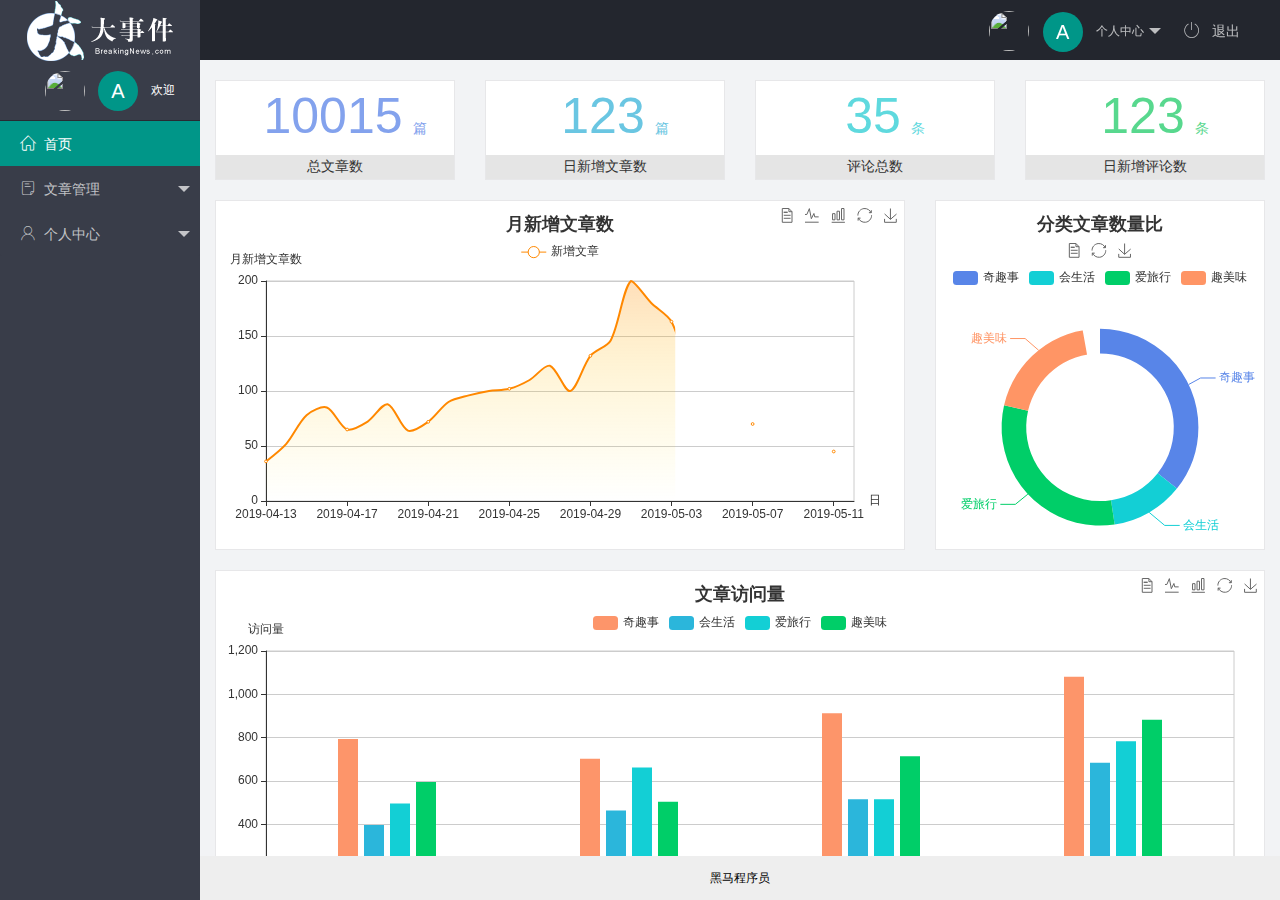
==== commit fb352d1a: "完成个人中心功能的开发" ====
--- a/index.html
+++ b/index.html
@@ -24,9 +24,9 @@
              个人中心
             </a>
             <dl class="layui-nav-child">
-              <dd><a href="">基本资料</a></dd>
-              <dd><a href="">更换头像</a></dd>
-              <dd><a href="">重置密码</a></dd>
+              <dd><a href="/user/user_info.html" target="fm">基本资料</a></dd>
+              <dd><a href="/user/user_avatar.html" target="fm">更换头像</a></dd>
+              <dd><a href="/user/user_pwd.html" target="fm">重置密码</a></dd>
             </dl>
           </li>
           <li class="layui-nav-item" lay-header-event="menuRight" lay-unselect>
@@ -59,9 +59,9 @@
             <li class="layui-nav-item">
               <a href="javascript:;"><span class="iconfont icon-user"></span>个人中心</a>
               <dl class="layui-nav-child">
-                <dd><a href="javascript:;"><i class="layui-icon layui-icon-app"></i>基本资料</a></dd>
-                <dd><a href="javascript:;"><i class="layui-icon layui-icon-app"></i>更换头像</a></dd>
-                <dd><a href="javascript:;"><i class="layui-icon layui-icon-app"></i>重置密码</a></dd>
+                <dd><a href="./user/user_info.html" target="fm"><i class="layui-icon layui-icon-app"></i>基本资料</a></dd>
+                <dd><a href="/user/user_avatar.html" target="fm"><i class="layui-icon layui-icon-app"></i>更换头像</a></dd>
+                <dd><a  href="./user/user_pwd.html" target="fm"><i class="layui-icon layui-icon-app"></i>重置密码</a></dd>
               </dl>
             </li>
           </ul>
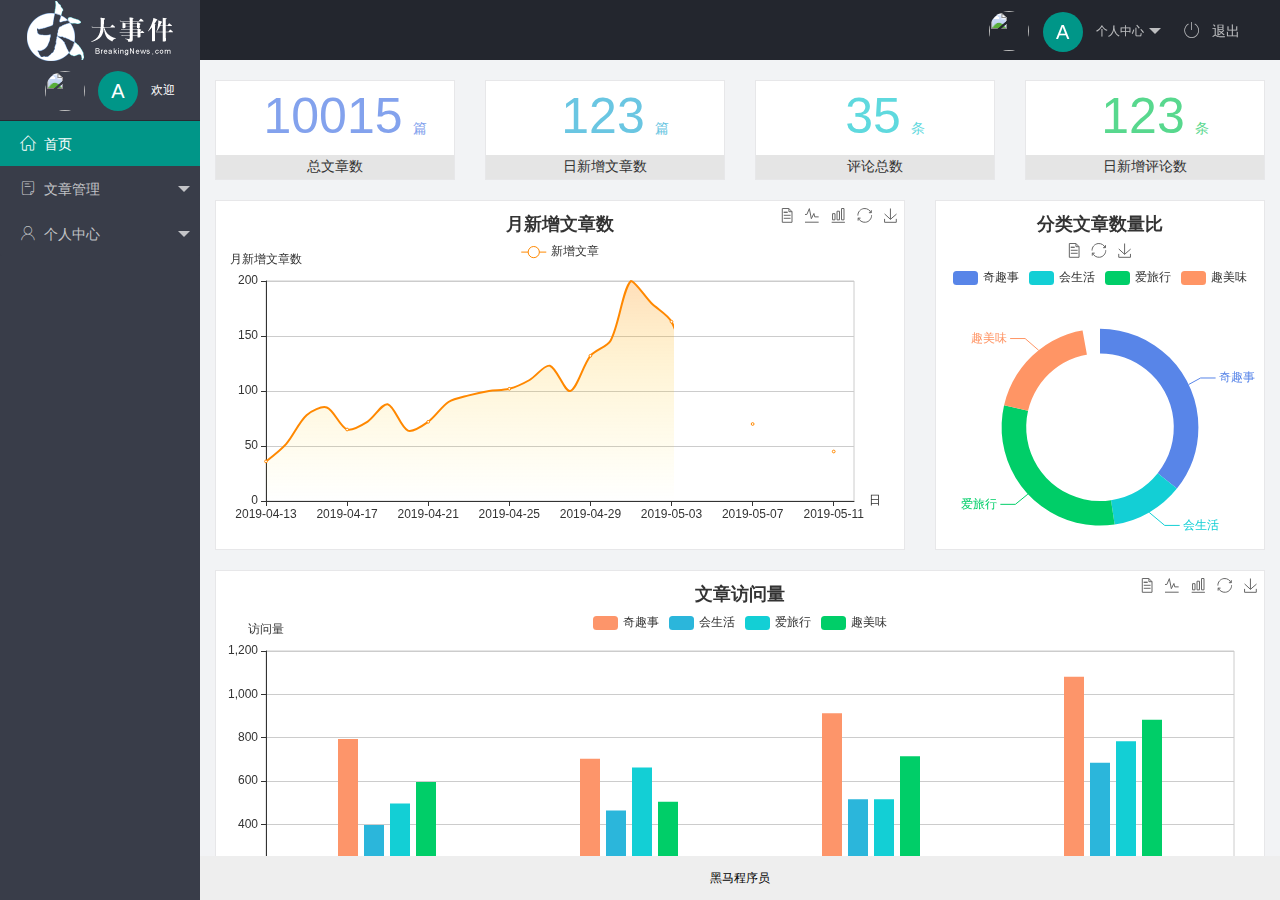
==== commit 21abd896: "完成文章管理相关功能的开发" ====
--- a/index.html
+++ b/index.html
@@ -51,9 +51,9 @@
             <li class="layui-nav-item">
               <a class="" href="javascript:;"><span class="iconfont icon-16"></span>文章管理</a>
               <dl class="layui-nav-child">
-                <dd><a href="javascript:;"><i class="layui-icon layui-icon-app"></i> 文章类别</a></dd>
-                <dd><a href="javascript:;"><i class="layui-icon layui-icon-app"></i> 文章列表</a></dd>
-                <dd><a href="javascript:;"><i class="layui-icon layui-icon-app"></i> 发布文章</a></dd>
+                <dd><a href="/article/art_cate.html" target="fm"><i class="layui-icon layui-icon-app"></i> 文章类别</a></dd>
+                <dd><a href="/article/art_list.html" target="fm"><i class="layui-icon layui-icon-app"></i> 文章列表</a></dd>
+                <dd><a href="/article/art_pub.html"  target="fm"><i class="layui-icon layui-icon-app"></i> 发布文章</a></dd>
               </dl>
             </li>
             <li class="layui-nav-item">
